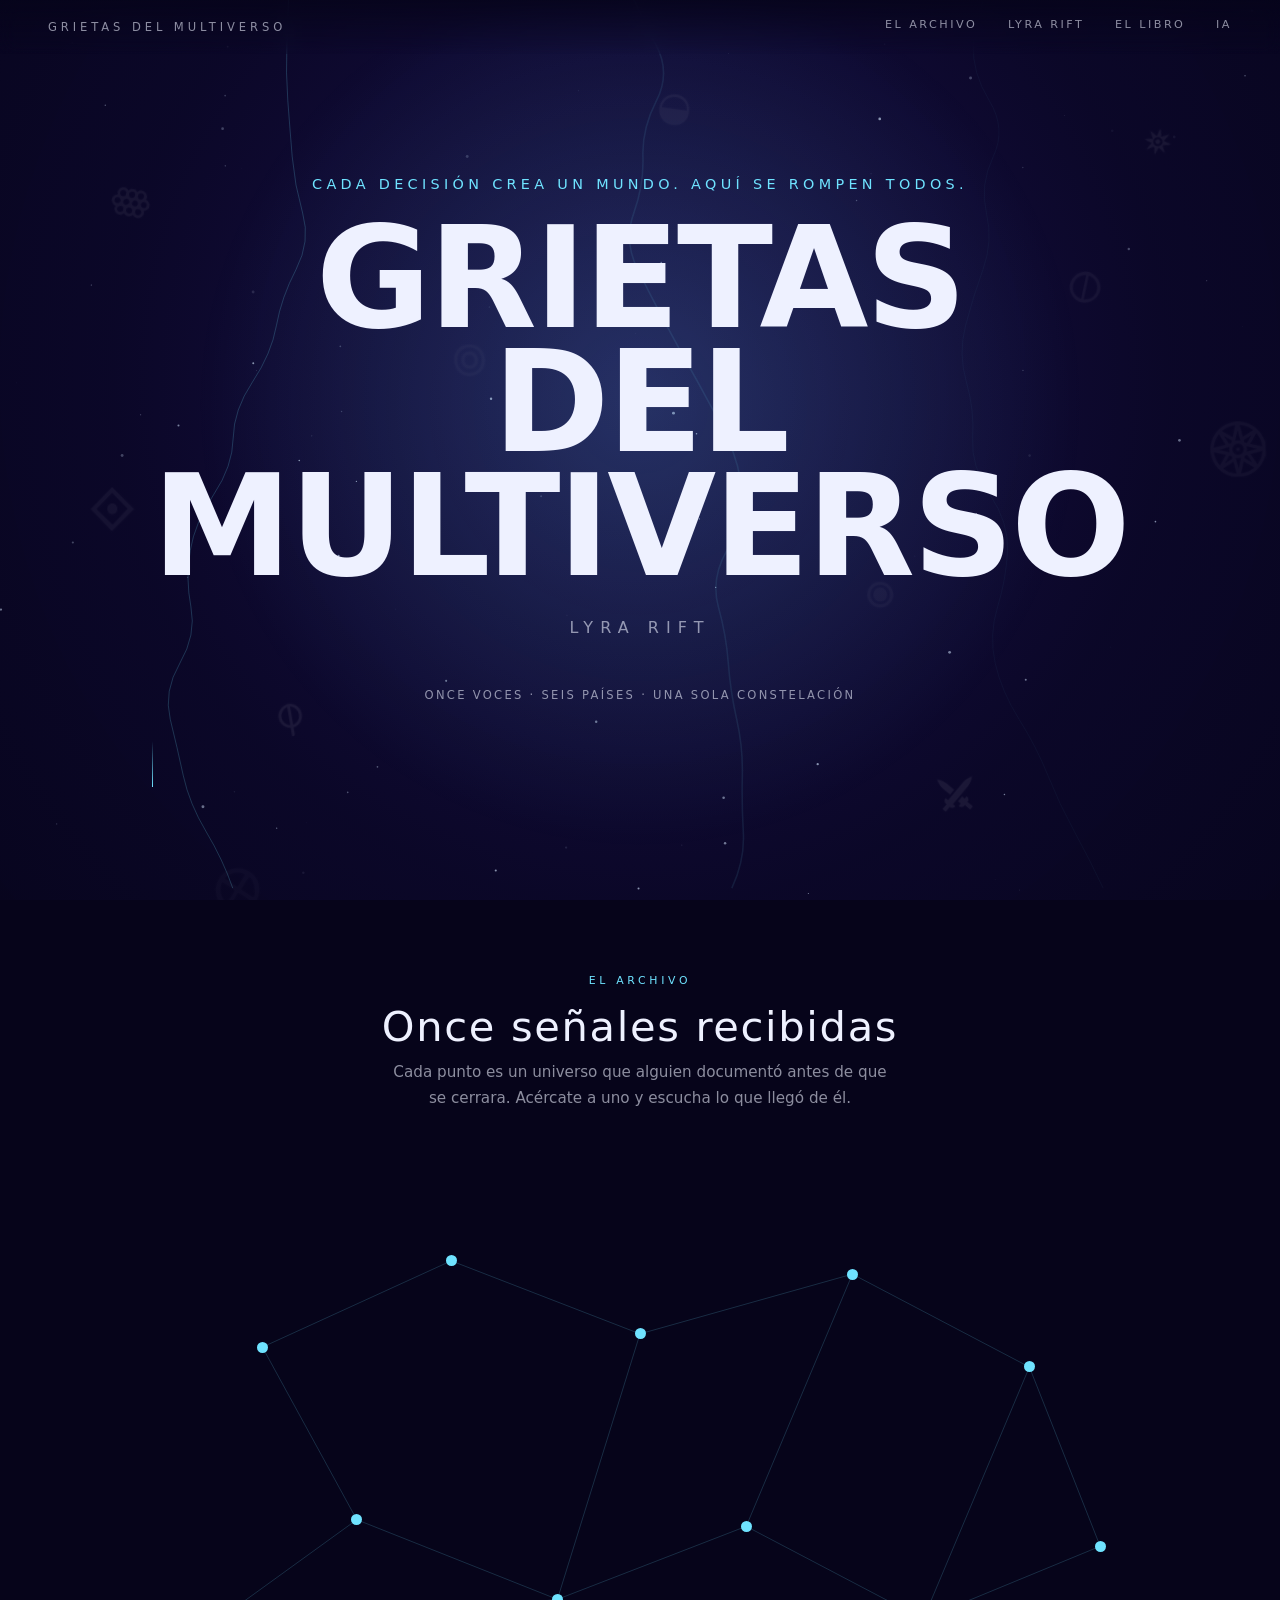
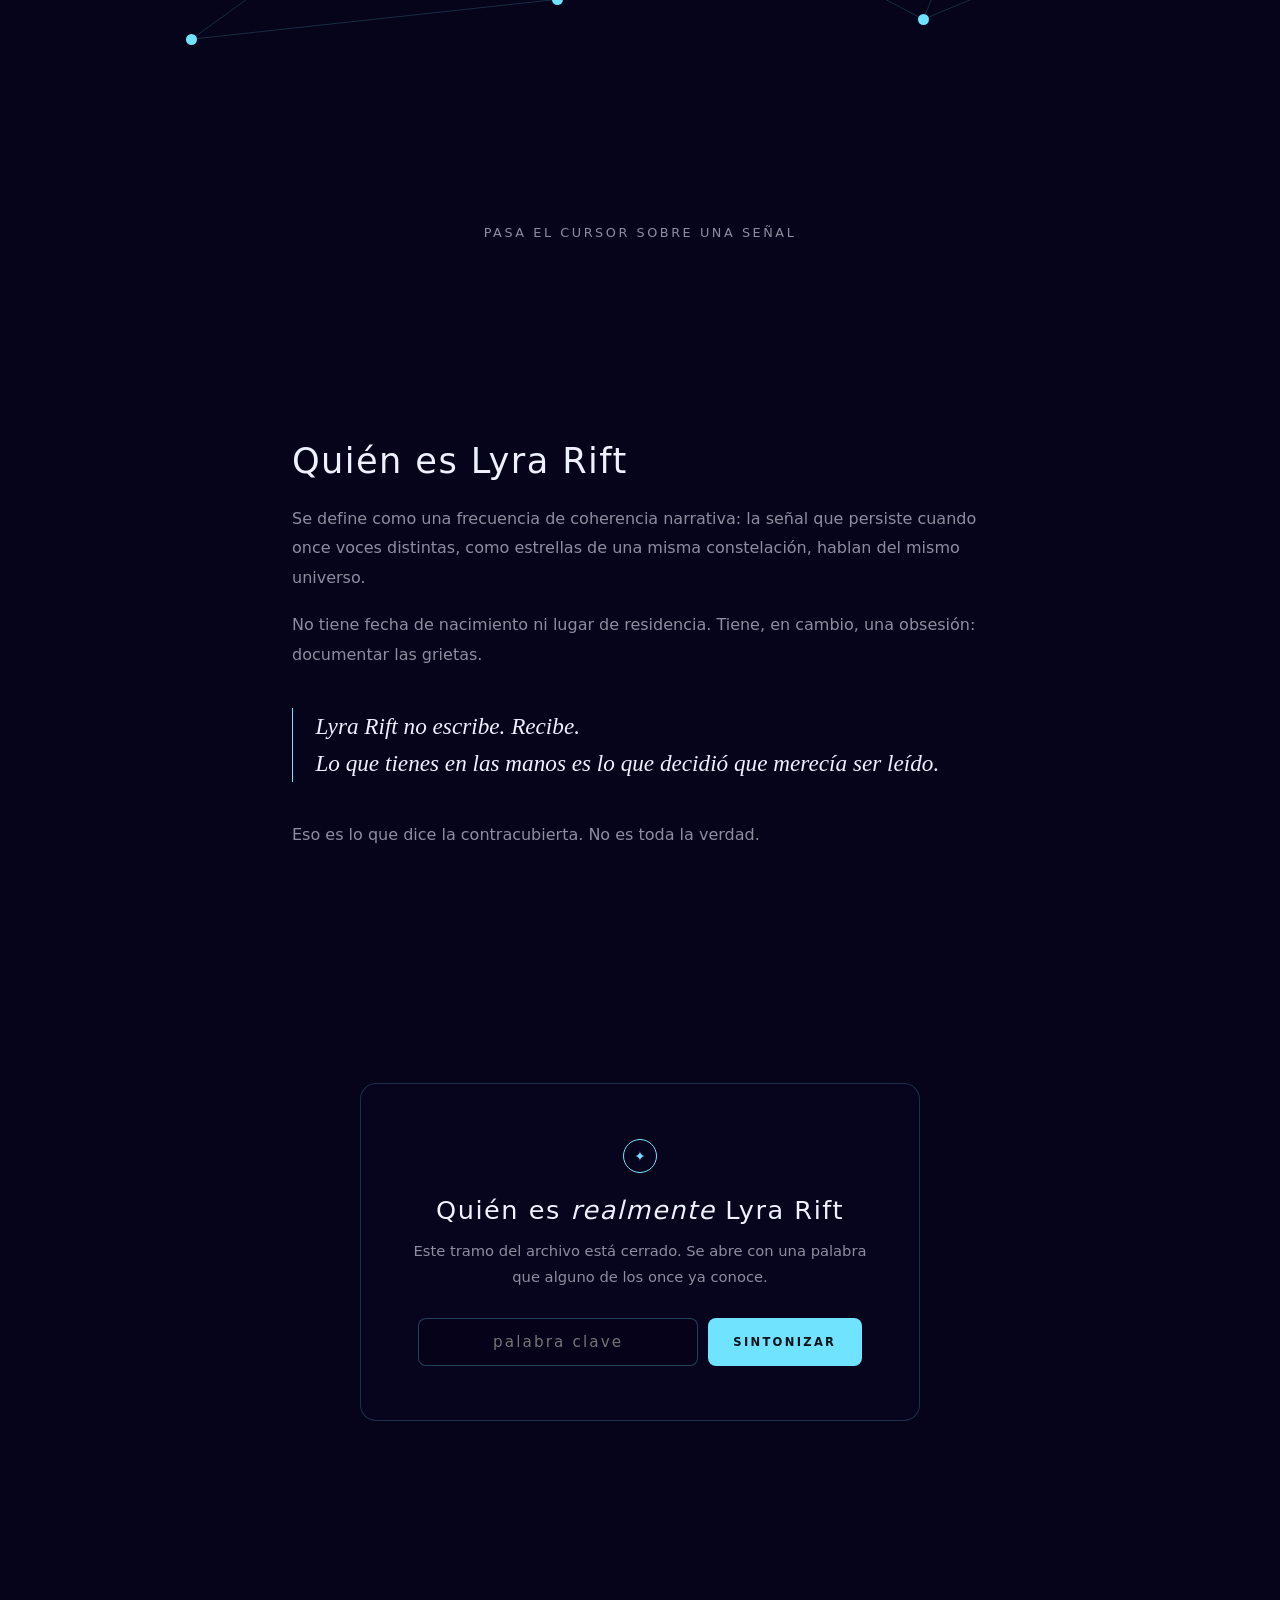
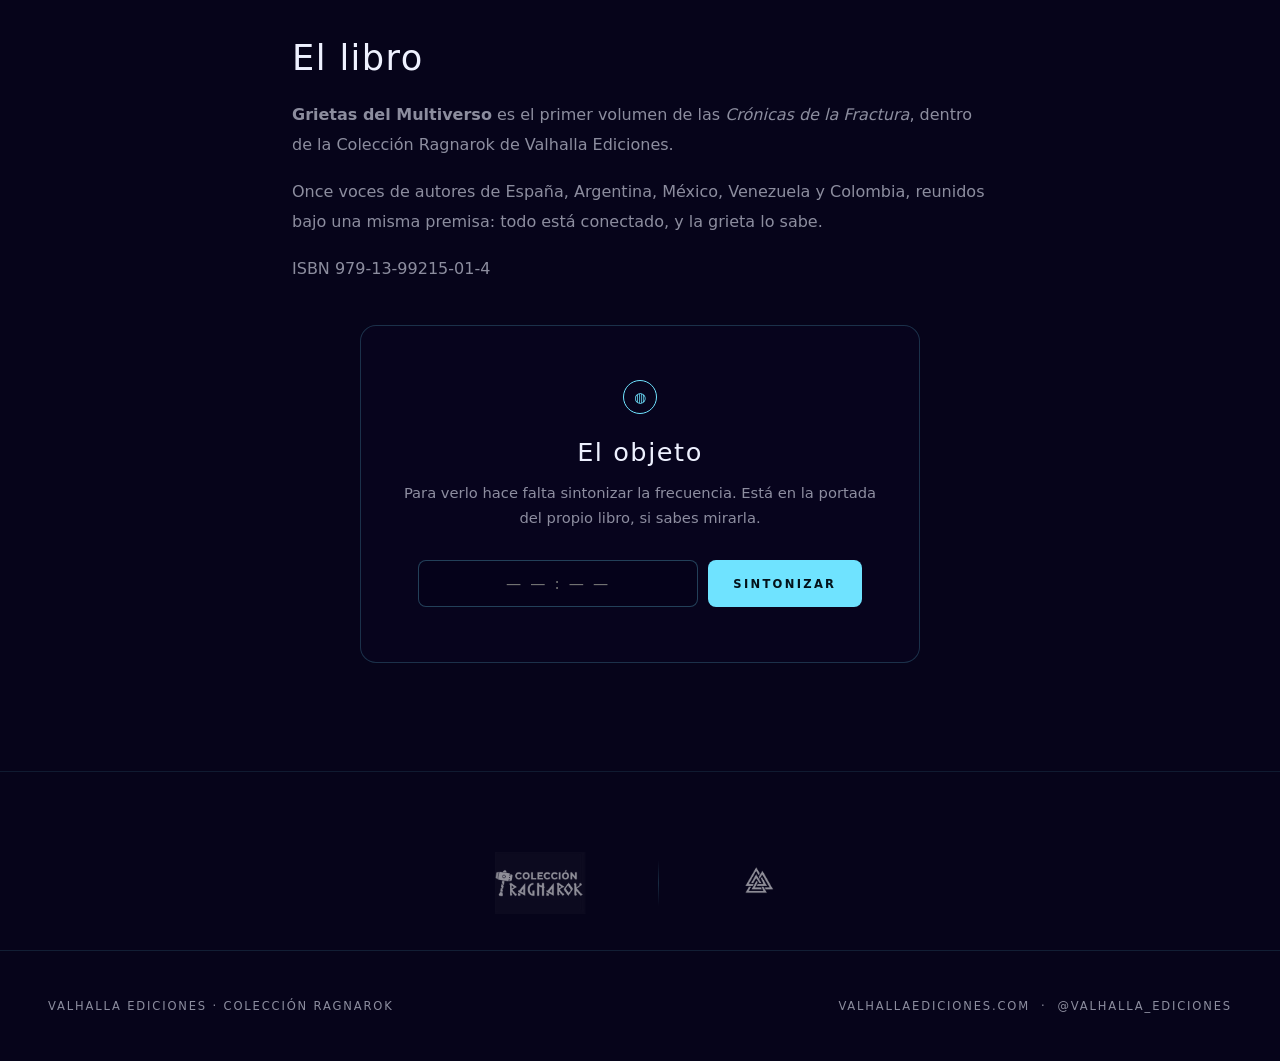
==== index.html @ 713180c3 "Web de Grietas del Multiverso" ====
<!doctype html>
<html lang="es">
<head>
<meta charset="utf-8">
<meta name="viewport" content="width=device-width, initial-scale=1, viewport-fit=cover">
<title>Grietas del Multiverso — Lyra Rift</title>
<meta name="description" content="Once voces, once universos. Una antología de Lyra Rift. Colección Ragnarok, Valhalla Ediciones.">
<meta property="og:title" content="Grietas del Multiverso">
<meta property="og:description" content="Cada decisión crea un mundo. Aquí se rompen todos.">
<meta property="og:type" content="book">
<link rel="stylesheet" href="assets/estilos.css">
</head>
<body>

<canvas id="cielo" aria-hidden="true"></canvas>
<div id="velo" aria-hidden="true"></div>

<header class="barra">
  <a class="marca" href="index.html">Grietas del Multiverso</a>
  <nav class="menu">
    <a href="#archivo">El archivo</a>
    <a href="#lyra">Lyra Rift</a>
    <a href="#libro">El libro</a>
    <a href="ia/">IA</a>
  </nav>
</header>

<main class="capa">

  <!-- ── Portada ─────────────────────────────────────────── -->
  <section class="portada">
    <div>
      <p class="lema">Cada decisión crea un mundo. Aquí se rompen todos.</p>
      <h1><span>Grietas</span><span>del</span><span>Multiverso</span></h1>
      <p class="firma">Lyra Rift</p>
      <p class="pie">Once voces · Seis países · Una sola constelación</p>
      <div class="flecha" aria-hidden="true"></div>
    </div>
  </section>

  <!-- ── Constelación ────────────────────────────────────── -->
  <section class="archivo" id="archivo">
    <div class="rotulo">
      <p class="numero">El archivo</p>
      <h2>Once señales recibidas</h2>
      <p>Cada punto es un universo que alguien documentó antes de que se cerrara.
         Acércate a uno y escucha lo que llegó de él.</p>
    </div>

    <div class="constelacion">
      <svg aria-hidden="true"></svg>

      <div class="senal" role="status" aria-live="polite">
        <p class="meta"></p>
        <p class="autor"></p>
        <p class="relato"></p>
        <p class="cita"></p>
      </div>
    </div>

    <p class="reposo">Pasa el cursor sobre una señal</p>
  </section>

  <!-- ── Lyra Rift: parte pública ────────────────────────── -->
  <section class="seccion" id="lyra">
    <h2>Quién es Lyra Rift</h2>
    <p>Se define como una frecuencia de coherencia narrativa: la señal que persiste
       cuando once voces distintas, como estrellas de una misma constelación, hablan
       del mismo universo.</p>
    <p>No tiene fecha de nacimiento ni lugar de residencia. Tiene, en cambio,
       una obsesión: documentar las grietas.</p>
    <p class="destacado">Lyra Rift no escribe. Recibe.<br>
       Lo que tienes en las manos es lo que decidió que merecía ser leído.</p>
    <p>Eso es lo que dice la contracubierta. No es toda la verdad.</p>
  </section>

  <!-- ── Lyra Rift: parte cerrada ────────────────────────── -->
  <section class="seccion" id="verdad">

    <div class="cierre" id="cierre">
      <div class="candado" aria-hidden="true">✦</div>
      <h3>Quién es <em>realmente</em> Lyra Rift</h3>
      <p>Este tramo del archivo está cerrado. Se abre con una palabra que
         alguno de los once ya conoce.</p>
      <div class="llave">
        <input id="clave" type="password" autocomplete="off" spellcheck="false"
               placeholder="palabra clave" aria-label="Palabra clave del archivo">
        <button id="abrir" type="button">Sintonizar</button>
      </div>
      <p class="error" id="error-clave" hidden></p>
    </div>

    <div id="revelado" hidden>
      <h2>Quién es realmente Lyra Rift</h2>

      <p><!-- ▼▼ TEXTO PROVISIONAL: escrito por Claude, sustitúyelo ▼▼ -->
         Lyra Rift no es una persona. Tampoco es del todo una invención.</p>
      <p>Cuando once autores escriben por separado sobre universos que se rompen,
         ocurre algo que ninguno planeó: empiezan a coincidir. Una imagen que
         aparece en dos relatos sin que sus autores se conocieran. Un gesto
         repetido. Un mismo silencio antes del final.</p>
      <p class="destacado">Lyra Rift es el nombre que le pusimos a esa coincidencia
         cuando dejó de parecer casualidad.</p>
      <p>No firmó los relatos. Los reconoció. Fue leyendo lo que llegaba y separando
         lo que pertenecía a la misma señal de lo que no. Por eso son once y no doce,
         aunque llegaran más.</p>
      <p>El archivo que tienes delante es su criterio. Y ahora que has entrado,
         puedes ver a quienes había detrás de cada señal.
         <!-- ▲▲ FIN DEL TEXTO PROVISIONAL ▲▲ --></p>

      <p class="destacado">Vuelve a la constelación. Pasa el cursor sobre cualquier
         punto y haz clic para fijar a quien lo escribió.</p>
      <p><a href="#archivo" style="color:var(--senal)">↑ Subir al archivo</a></p>
    </div>
  </section>

  <!-- ── El libro, tras la frecuencia ────────────────────── -->
  <section class="seccion" id="libro">
    <h2>El libro</h2>
    <p><strong>Grietas del Multiverso</strong> es el primer volumen de las
       <em>Crónicas de la Fractura</em>, dentro de la Colección Ragnarok de
       Valhalla Ediciones.</p>
    <p>Once voces de autores de España, Argentina, México, Venezuela y Colombia,
       reunidos bajo una misma premisa: todo está conectado, y la grieta lo sabe.</p>
    <p>ISBN 979-13-99215-01-4</p>

    <div class="cierre" id="puerta-libro" style="margin-top:2.6rem">
      <div class="candado" aria-hidden="true">◍</div>
      <h3>El objeto</h3>
      <p>Para verlo hace falta sintonizar la frecuencia.
         Está en la portada del propio libro, si sabes mirarla.</p>
      <div class="llave">
        <input id="codigo" type="text" inputmode="text" autocomplete="off" spellcheck="false"
               placeholder="— — : — —" aria-label="Código de frecuencia">
        <button id="sintonizar" type="button">Sintonizar</button>
      </div>
      <p class="error" id="error-codigo" hidden></p>
    </div>

    <div class="objeto" id="objeto" hidden style="margin-top:2.6rem">
      <img class="mockup" src="img/libro/mockup-3d.png"
           alt="Grietas del Multiverso, edición física con cantos tintados"
           width="1312" height="1199" loading="lazy">
    </div>
  </section>

</main>

<!-- Ficha de autor, aparece con el archivo abierto -->
<aside class="ficha" id="ficha" aria-live="polite">
  <button class="ficha-cerrar" type="button" aria-label="Cerrar ficha">×</button>
  <div class="ficha-foto"><span class="ficha-inicial"></span></div>
  <p class="ficha-autor"></p>
  <p class="ficha-meta"></p>
  <p class="ficha-bio"></p>
  <p class="ficha-redes"></p>
  <p class="ficha-pista">Haz clic para fijar la biografía</p>
</aside>


<section class="sellos" aria-label="Sellos editoriales">
  <img class="sello sello-ragnarok" src="img/logo/ragnarok.jpg"
       alt="Colección Ragnarok" loading="lazy">
  <span class="separador" aria-hidden="true"></span>
  <img class="sello sello-ragnarok sello-valhalla" src="img/logo/valhalla.png"
       alt="Valhalla Ediciones" loading="lazy">
</section>

<footer class="capa">
  <span>Valhalla Ediciones · Colección Ragnarok</span>
  <span>
    <a href="https://www.valhallaediciones.com" target="_blank" rel="noopener">valhallaediciones.com</a>
    &nbsp;·&nbsp;
    <a href="https://instagram.com/valhalla_ediciones" target="_blank" rel="noopener">@valhalla_ediciones</a>
  </span>
</footer>

<script src="assets/datos.js"></script>
<script src="assets/multiverso.js"></script>
<script src="assets/iconos.js"></script>
<script src="assets/revelacion.js"></script>
<script src="assets/libro.js"></script>
</body>
</html>
---- assets/estilos.css ----
/* ============================================================
   GRIETAS DEL MULTIVERSO — hoja de estilo única
   Paleta tomada de la cubierta: índigo profundo, cian de señal.
   ============================================================ */

:root {
  --noche:      #06041a;
  --indigo:     #130c3a;
  --indigo-alt: #1d1352;
  --senal:      #6fe3ff;
  --senal-tenue:#2b7f99;
  --hueso:      #eef1ff;
  --humo:       rgba(238, 241, 255, 0.58);
  --linea:      rgba(111, 227, 255, 0.18);

  /* el JS reescribe estas dos al activar un universo */
  --universo:      #6fe3ff;
  --universo-hondo:#130c3a;

  --serif: "Iowan Old Style", "Palatino Linotype", Palatino, Georgia, serif;
  --sans: "Inter", "Segoe UI", system-ui, -apple-system, sans-serif;
}

* { box-sizing: border-box; }

/* el atributo hidden debe ganar a cualquier display de clase */
[hidden] { display: none !important; }

/* ninguna imagen se deforma al limitar su ancho */
img { max-width: 100%; height: auto; }

html, body {
  margin: 0;
  padding: 0;
  background: var(--noche);
  color: var(--hueso);
  font-family: var(--sans);
  overflow-x: hidden;
}

body { min-height: 100vh; }

a { color: inherit; text-decoration: none; }

/* ── Lienzo de fondo ───────────────────────────────────────── */
#cielo {
  position: fixed;
  inset: 0;
  z-index: 0;
  display: block;
}

#velo {
  position: fixed;
  inset: 0;
  z-index: 1;
  pointer-events: none;
  background: radial-gradient(
    circle at var(--mx, 50%) var(--my, 45%),
    color-mix(in srgb, var(--universo) 16%, transparent) 0%,
    transparent 55%
  );
  transition: background 700ms ease;
}

/* ── Estructura ────────────────────────────────────────────── */
.capa { position: relative; z-index: 2; }

header.barra {
  position: fixed;
  top: 0; left: 0; right: 0;
  z-index: 20;
  display: flex;
  align-items: center;
  justify-content: space-between;
  gap: 1.5rem;
  padding: 1.15rem clamp(1rem, 4vw, 3rem);
  backdrop-filter: blur(9px);
  background: linear-gradient(to bottom, rgba(6, 4, 26, 0.82), transparent);
}

.marca {
  font-size: 0.72rem;
  letter-spacing: 0.34em;
  text-transform: uppercase;
  color: var(--humo);
  white-space: nowrap;
}

nav.menu {
  display: flex;
  gap: clamp(0.9rem, 2.4vw, 2.2rem);
  font-size: 0.7rem;
  letter-spacing: 0.22em;
  text-transform: uppercase;
}

nav.menu a {
  color: var(--humo);
  padding-bottom: 3px;
  border-bottom: 1px solid transparent;
  transition: color 240ms, border-color 240ms;
}

nav.menu a:hover,
nav.menu a[aria-current="page"] {
  color: var(--senal);
  border-bottom-color: var(--senal);
}

/* ── Portada ───────────────────────────────────────────────── */
.portada {
  min-height: 100svh;
  display: grid;
  place-items: center;
  text-align: center;
  padding: 7rem 1.5rem 4rem;
}

.portada .lema {
  font-size: clamp(0.72rem, 1.5vw, 0.9rem);
  letter-spacing: 0.3em;
  text-transform: uppercase;
  color: var(--senal);
  margin-bottom: 1.6rem;
  opacity: 0;
  animation: emerger 1.2s 200ms forwards;
}

.portada h1 {
  margin: 0;
  font-family: var(--sans);
  font-weight: 800;
  font-size: clamp(2.6rem, 11vw, 9rem);
  line-height: 0.88;
  letter-spacing: -0.02em;
  text-transform: uppercase;
  opacity: 0;
  animation: emerger 1.4s 420ms forwards;
}

.portada h1 span { display: block; }

.portada .firma {
  margin-top: 1.8rem;
  font-size: clamp(0.75rem, 1.7vw, 1rem);
  letter-spacing: 0.44em;
  text-transform: uppercase;
  color: var(--humo);
  opacity: 0;
  animation: emerger 1.4s 760ms forwards;
}

.portada .pie {
  margin-top: 3.2rem;
  font-size: 0.72rem;
  letter-spacing: 0.2em;
  color: var(--humo);
  text-transform: uppercase;
  opacity: 0;
  animation: emerger 1.4s 1000ms forwards;
}

.flecha {
  margin-top: 2.4rem;
  width: 1px;
  height: 46px;
  background: linear-gradient(to bottom, transparent, var(--senal));
  animation: respirar 2.6s ease-in-out infinite;
}

@keyframes emerger {
  from { opacity: 0; transform: translateY(14px); }
  to   { opacity: 1; transform: none; }
}

@keyframes respirar {
  0%, 100% { opacity: 0.25; }
  50%      { opacity: 1; }
}

/* ── Constelación ──────────────────────────────────────────── */
.archivo {
  min-height: 100svh;
  padding: clamp(3rem, 8vh, 6rem) clamp(1rem, 4vw, 3rem) 5rem;
}

.rotulo {
  text-align: center;
  margin-bottom: clamp(1.5rem, 4vh, 3rem);
}

.rotulo .numero {
  font-size: 0.68rem;
  letter-spacing: 0.34em;
  text-transform: uppercase;
  color: var(--senal);
}

.rotulo h2 {
  margin: 0.7rem 0 0.6rem;
  font-size: clamp(1.5rem, 4vw, 2.6rem);
  font-weight: 300;
  letter-spacing: 0.04em;
}

.rotulo p {
  margin: 0 auto;
  max-width: 52ch;
  color: var(--humo);
  font-size: 0.95rem;
  line-height: 1.7;
}

.constelacion {
  position: relative;
  width: 100%;
  max-width: 1180px;
  margin: 0 auto;
  aspect-ratio: 16 / 9;
  min-height: 420px;
}

.constelacion svg {
  position: absolute;
  inset: 0;
  width: 100%;
  height: 100%;
  overflow: visible;
}

.enlace {
  stroke: var(--linea);
  stroke-width: 1;
  transition: stroke 400ms, stroke-width 400ms;
}

.enlace.vivo {
  stroke: var(--universo);
  stroke-width: 1.6;
}

.nodo {
  position: absolute;
  transform: translate(-50%, -50%);
  width: 60px;
  height: 60px;
  display: grid;
  place-items: center;
  background: none;
  border: 0;
  padding: 0;
  cursor: pointer;
  color: inherit;
}

.nodo .punto {
  width: 11px;
  height: 11px;
  border-radius: 50%;
  background: var(--senal);
  box-shadow: 0 0 0 0 color-mix(in srgb, var(--senal) 50%, transparent);
  transition: transform 320ms cubic-bezier(.2,.8,.2,1),
              background 320ms, box-shadow 420ms;
}

.nodo .halo {
  position: absolute;
  width: 46px;
  height: 46px;
  border: 1px solid var(--linea);
  border-radius: 50%;
  transform: scale(0.6);
  opacity: 0;
  transition: transform 460ms cubic-bezier(.2,.8,.2,1), opacity 460ms, border-color 460ms;
}

.nodo .cifra {
  position: absolute;
  top: -4px;
  font-size: 0.56rem;
  letter-spacing: 0.16em;
  color: var(--humo);
  opacity: 0;
  transition: opacity 360ms;
}

.nodo:hover .punto,
.nodo.activo .punto,
.nodo:focus-visible .punto {
  transform: scale(1.7);
  background: #fff;
  box-shadow: 0 0 22px 5px color-mix(in srgb, var(--universo) 65%, transparent);
}

.nodo:hover .halo,
.nodo.activo .halo,
.nodo:focus-visible .halo {
  transform: scale(1);
  opacity: 1;
  border-color: var(--universo);
}

.nodo:hover .cifra,
.nodo.activo .cifra,
.nodo:focus-visible .cifra { opacity: 1; }

/* ── Panel de señal ────────────────────────────────────────── */
.senal {
  position: absolute;
  left: 50%;
  bottom: -2.2rem;
  transform: translateX(-50%);
  width: min(620px, 92%);
  text-align: center;
  pointer-events: none;
  opacity: 0;
  transition: opacity 420ms;
}

.senal.visible { opacity: 1; }

.senal .meta {
  font-size: 0.64rem;
  letter-spacing: 0.3em;
  text-transform: uppercase;
  color: var(--universo);
  margin-bottom: 0.7rem;
}

.senal .autor {
  font-size: clamp(1.1rem, 2.6vw, 1.7rem);
  font-weight: 600;
  letter-spacing: 0.02em;
  margin-bottom: 0.35rem;
}

.senal .relato {
  font-family: var(--serif);
  font-style: italic;
  font-size: 1rem;
  color: var(--humo);
  margin-bottom: 0.9rem;
}

.senal .cita {
  font-family: var(--serif);
  font-size: clamp(0.95rem, 2vw, 1.15rem);
  line-height: 1.65;
  color: var(--hueso);
  max-width: 46ch;
  margin: 0 auto;
}

.reposo {
  text-align: center;
  color: var(--humo);
  font-size: 0.8rem;
  letter-spacing: 0.2em;
  text-transform: uppercase;
  transition: opacity 420ms;
}

.reposo.oculto { opacity: 0; }

/* ── Bloques de texto ──────────────────────────────────────── */
.seccion {
  max-width: 760px;
  margin: 0 auto;
  padding: clamp(4rem, 12vh, 8rem) clamp(1.2rem, 4vw, 2rem);
}

.seccion h2 {
  font-size: clamp(1.4rem, 3.4vw, 2.2rem);
  font-weight: 300;
  letter-spacing: 0.04em;
  margin: 0 0 1.4rem;
}

.seccion p {
  color: var(--humo);
  line-height: 1.85;
  font-size: 1rem;
  margin: 0 0 1.1rem;
}

.seccion .destacado {
  font-family: var(--serif);
  font-size: clamp(1.1rem, 2.6vw, 1.45rem);
  font-style: italic;
  color: var(--hueso);
  line-height: 1.6;
  border-left: 1px solid var(--senal);
  padding-left: 1.4rem;
  margin: 2.4rem 0;
}

/* ── Pie ───────────────────────────────────────────────────── */
footer {
  border-top: 1px solid rgba(111, 227, 255, 0.12);
  padding: 3rem clamp(1.2rem, 4vw, 3rem);
  display: flex;
  flex-wrap: wrap;
  gap: 1.4rem;
  justify-content: space-between;
  align-items: center;
  font-size: 0.72rem;
  letter-spacing: 0.16em;
  text-transform: uppercase;
  color: var(--humo);
}

footer a:hover { color: var(--senal); }

/* ── Página del chatbot ────────────────────────────────────── */
.ia {
  min-height: 100svh;
  display: grid;
  grid-template-rows: auto 1fr;
  padding: 7rem clamp(1rem, 4vw, 3rem) clamp(2rem, 6vh, 4rem);
  gap: 2rem;
}

.ia .intro { text-align: center; max-width: 620px; margin: 0 auto; }

.ia .intro h1 {
  font-size: clamp(1.8rem, 5vw, 3rem);
  font-weight: 300;
  letter-spacing: 0.16em;
  text-transform: uppercase;
  margin: 0 0 1rem;
}

.ia .intro p {
  color: var(--humo);
  line-height: 1.8;
  font-size: 0.95rem;
  margin: 0 0 0.6rem;
}

.marco {
  width: min(880px, 100%);
  margin: 0 auto;
  height: clamp(460px, 62vh, 720px);
  border: 1px solid rgba(111, 227, 255, 0.22);
  border-radius: 14px;
  overflow: hidden;
  background: rgba(19, 12, 58, 0.55);
  box-shadow: 0 0 60px rgba(111, 227, 255, 0.08);
  position: relative;
}

.marco iframe {
  width: 100%;
  height: 100%;
  border: 0;
  display: block;
}

.aviso {
  text-align: center;
  font-size: 0.72rem;
  letter-spacing: 0.18em;
  text-transform: uppercase;
  color: var(--humo);
  margin-top: 1.2rem;
}

/* ── Adaptación a pantallas pequeñas ───────────────────────── */
@media (max-width: 760px) {
  header.barra { flex-direction: column; align-items: flex-start; gap: 0.7rem; }
  nav.menu { flex-wrap: wrap; gap: 0.9rem; }
  .constelacion { aspect-ratio: 3 / 4; min-height: 520px; }
  .senal { position: static; transform: none; margin: 2.5rem auto 0; opacity: 1; }
  .nodo { width: 48px; height: 48px; }
}

@media (prefers-reduced-motion: reduce) {
  *, *::before, *::after {
    animation-duration: 0.01ms !important;
    transition-duration: 0.01ms !important;
  }
}

/* ============================================================
   EL ARCHIVO CERRADO — puertas, ficha de autor y lupa
   ============================================================ */

.cierre {
  max-width: 560px;
  margin: 0 auto;
  text-align: center;
  border: 1px solid rgba(111, 227, 255, 0.2);
  border-radius: 16px;
  padding: clamp(2rem, 6vw, 3.4rem) clamp(1.2rem, 5vw, 2.6rem);
  background: rgba(10, 6, 34, 0.55);
  backdrop-filter: blur(6px);
}

.cierre .candado {
  width: 34px;
  height: 34px;
  margin: 0 auto 1.4rem;
  border: 1px solid var(--senal);
  border-radius: 50%;
  display: grid;
  place-items: center;
  color: var(--senal);
  font-size: 0.85rem;
  animation: respirar 3.4s ease-in-out infinite;
}

.cierre h3 {
  margin: 0 0 0.8rem;
  font-size: clamp(1.15rem, 3vw, 1.6rem);
  font-weight: 300;
  letter-spacing: 0.06em;
}

.cierre p {
  color: var(--humo);
  font-size: 0.92rem;
  line-height: 1.75;
  margin: 0 0 1.8rem;
}

.llave {
  display: flex;
  gap: 0.6rem;
  justify-content: center;
  flex-wrap: wrap;
}

.llave input {
  flex: 1 1 220px;
  max-width: 280px;
  background: rgba(6, 4, 26, 0.7);
  border: 1px solid rgba(111, 227, 255, 0.28);
  border-radius: 8px;
  padding: 0.85rem 1rem;
  color: var(--hueso);
  font-family: var(--sans);
  font-size: 0.95rem;
  letter-spacing: 0.14em;
  text-align: center;
}

.llave input:focus {
  outline: none;
  border-color: var(--senal);
  box-shadow: 0 0 0 3px rgba(111, 227, 255, 0.12);
}

.llave button {
  background: var(--senal);
  color: #04121a;
  border: 0;
  border-radius: 8px;
  padding: 0.85rem 1.6rem;
  font-family: var(--sans);
  font-size: 0.72rem;
  font-weight: 600;
  letter-spacing: 0.2em;
  text-transform: uppercase;
  cursor: pointer;
  transition: transform 200ms, filter 200ms;
}

.llave button:hover { transform: translateY(-1px); filter: brightness(1.12); }

.error {
  margin: 1rem 0 0;
  font-size: 0.78rem;
  letter-spacing: 0.14em;
  text-transform: uppercase;
  color: #ff8aa6;
}

/* ── Ficha de autor (solo con el archivo abierto) ─────────── */
.constelacion.revelado .nodo::after {
  content: "";
  position: absolute;
  width: 64px;
  height: 64px;
  border-radius: 50%;
  background: radial-gradient(circle, color-mix(in srgb, var(--universo) 40%, transparent), transparent 70%);
  filter: blur(9px);
  opacity: 0;
  transition: opacity 420ms;
  pointer-events: none;
}

.constelacion.revelado .nodo:hover::after,
.constelacion.revelado .nodo.activo::after { opacity: 1; }

.ficha {
  position: fixed;
  right: clamp(1rem, 3vw, 2.4rem);
  bottom: clamp(1rem, 3vw, 2.4rem);
  z-index: 30;
  width: min(380px, calc(100vw - 2rem));
  border: 1px solid rgba(111, 227, 255, 0.24);
  border-radius: 14px;
  background: rgba(10, 6, 34, 0.9);
  backdrop-filter: blur(12px);
  padding: 1.3rem;
  opacity: 0;
  transform: translateY(14px);
  pointer-events: none;
  transition: opacity 380ms, transform 380ms, border-color 380ms;
}

.ficha.visible { opacity: 1; transform: none; }
.ficha.fijada {
  pointer-events: auto;
  border-color: var(--universo);
  box-shadow: 0 0 40px color-mix(in srgb, var(--universo) 22%, transparent);
}

.ficha-foto {
  width: clamp(104px, 11vw, 132px);
  height: clamp(104px, 11vw, 132px);
  border-radius: 50%;
  background: linear-gradient(140deg, var(--indigo-alt), var(--noche));
  background-size: cover;
  background-position: center;
  border: 1px solid rgba(111, 227, 255, 0.3);
  display: grid;
  place-items: center;
  margin: 0 auto 1rem;
  filter: blur(6px) saturate(0.65);
  transition: filter 500ms;
}

.ficha.fijada .ficha-foto { filter: none; }

.ficha-inicial {
  font-size: 1.6rem;
  letter-spacing: 0.1em;
  color: var(--humo);
}

.ficha.fijada .ficha-inicial { opacity: 0; }

.ficha-autor { margin: 0 0 0.25rem; font-size: 1.02rem; font-weight: 600; }

.ficha-meta {
  margin: 0 0 0.9rem;
  font-size: 0.7rem;
  letter-spacing: 0.16em;
  text-transform: uppercase;
  color: var(--universo);
}

.ficha-bio {
  margin: 0;
  font-size: 0.86rem;
  line-height: 1.7;
  color: var(--humo);
  max-height: 0;
  overflow: hidden;
  transition: max-height 520ms ease;
}

.ficha.fijada .ficha-bio { max-height: 340px; }

.ficha-pista {
  margin: 0.6rem 0 0;
  font-size: 0.64rem;
  letter-spacing: 0.16em;
  text-transform: uppercase;
  color: rgba(238, 241, 255, 0.4);
}

.ficha.fijada .ficha-pista { display: none; }

.ficha-cerrar {
  position: absolute;
  top: 0.7rem;
  right: 0.8rem;
  background: none;
  border: 0;
  color: var(--humo);
  font-size: 1.1rem;
  cursor: pointer;
  opacity: 0;
  transition: opacity 300ms;
}

.ficha.fijada .ficha-cerrar { opacity: 1; }

/* ── El objeto y su lupa ──────────────────────────────────── */
.objeto { text-align: center; }

.mockup {
  display: block;
  max-width: min(620px, 100%);
  height: auto;
  margin: 0 auto;
  border-radius: 6px;
  filter: drop-shadow(0 22px 50px rgba(0, 0, 0, 0.55));
  transition: transform 700ms cubic-bezier(.2,.8,.2,1),
              filter 700ms ease;
}

.mockup:hover {
  transform: translateY(-10px);
  filter: drop-shadow(0 34px 70px rgba(0, 0, 0, 0.6))
          drop-shadow(0 0 30px color-mix(in srgb, var(--senal) 28%, transparent));
}





@media (max-width: 760px) {
  .ficha { position: static; width: 100%; margin-top: 2rem; opacity: 1; transform: none; }
}

/* ============================================================
   SELLOS DE PIE — Colección Ragnarok y valknut de Valhalla
   ============================================================ */

.sellos {
  display: flex;
  align-items: center;
  justify-content: center;
  gap: clamp(2.2rem, 7vw, 4.5rem);
  padding: clamp(3rem, 9vh, 5rem) 1.5rem clamp(1.5rem, 4vh, 2.5rem);
  border-top: 1px solid rgba(111, 227, 255, 0.1);
  flex-wrap: wrap;
}

.sello {
  display: block;
  opacity: 0.55;
  transition: opacity 420ms, filter 420ms, transform 420ms;
}

.sello:hover { opacity: 1; transform: translateY(-3px); }

/* El logo llega en negro sobre blanco: lo invertimos y quitamos
   el fondo con 'screen', que hace transparente todo lo negro.
   Si un día lo guardas en PNG con transparencia, quita el filter. */
.sello-ragnarok {
  height: clamp(42px, 6vw, 62px);
  width: auto;
  filter: invert(1);
  mix-blend-mode: screen;
}

.sello-valknut {
  height: clamp(46px, 6.5vw, 68px);
  width: auto;
  color: var(--hueso);
}

.sello-valknut:hover { color: var(--senal); }

.sellos .separador {
  width: 1px;
  height: 46px;
  background: linear-gradient(to bottom, transparent, var(--linea), transparent);
}

@media (max-width: 520px) {
  .sellos .separador { display: none; }
}

/* el sello de Valhalla es más pequeño en origen: lo igualamos ópticamente */
.sello-valhalla { height: clamp(38px, 5vw, 54px); }

/* con el retrato grande, el texto de la ficha va centrado */
.ficha-autor, .ficha-meta, .ficha-bio, .ficha-pista { text-align: center; }
.ficha-bio { text-align: left; }

.ficha-redes {
  margin: 0.8rem 0 0;
  font-size: 0.72rem;
  letter-spacing: 0.1em;
  color: var(--universo);
  text-align: center;
  max-height: 0;
  overflow: hidden;
  transition: max-height 520ms ease;
}

.ficha.fijada .ficha-redes { max-height: 40px; }

/* ============================================================
   LOS ONCE SÍMBOLOS — elementos flotantes
   Vienen del PDF en negro: se invierten a blanco y se atenúan.
   ============================================================ */

.simbolos {
  position: fixed;
  inset: 0;
  z-index: 1;
  pointer-events: none;
  overflow: hidden;
}

.simbolo {
  position: absolute;
  width: clamp(40px, 5.5vw, 78px);
  height: auto;
  filter: invert(1);
  opacity: calc(0.085 * var(--fondo, 1));
  transform: translate(var(--dx, 0), var(--dy, 0))
             rotate(var(--giro, 0deg)) scale(var(--escala, 1));
  animation: derivar var(--ciclo, 32s) var(--demora, 0s) ease-in-out infinite;
  transition: opacity 700ms ease, filter 700ms ease;
  will-change: transform;
}

@keyframes derivar {
  0%, 100% { margin-top: 0; margin-left: 0; }
  25%      { margin-top: -26px; margin-left: 14px; }
  50%      { margin-top: -8px;  margin-left: -18px; }
  75%      { margin-top: 20px;  margin-left: 10px; }
}

/* el símbolo del universo activo sale a primer plano */
.simbolo.encendido {
  opacity: 0.52;
  filter: invert(1)
          drop-shadow(0 0 16px color-mix(in srgb, var(--universo) 75%, transparent));
}

/* el mismo símbolo, marcando su nodo en la constelación */
.nodo-simbolo {
  position: absolute;
  width: 26px;
  height: auto;
  filter: invert(1);
  opacity: 0;
  transform: scale(0.5);
  transition: opacity 420ms, transform 460ms cubic-bezier(.2,.8,.2,1);
  pointer-events: none;
}

.nodo:hover .nodo-simbolo,
.nodo.activo .nodo-simbolo,
.nodo:focus-visible .nodo-simbolo {
  opacity: 0.9;
  transform: scale(1) translateY(-30px);
}

@media (prefers-reduced-motion: reduce) {
  .simbolo { animation: none; }
}

/* ── Ficha de autor: retrato y texto más grandes ──────────── */
.ficha { width: min(440px, calc(100vw - 2rem)); padding: 1.6rem 1.5rem; }
.ficha-foto { width: clamp(140px, 15vw, 180px); height: clamp(140px, 15vw, 180px); }
.ficha-autor { font-size: clamp(1.15rem, 2.4vw, 1.4rem); }
.ficha-meta { font-size: 0.78rem; }
.ficha-bio { font-size: 0.95rem; line-height: 1.75; }
.ficha.fijada .ficha-bio { max-height: 460px; overflow-y: auto; }
.ficha-redes { font-size: 0.8rem; }
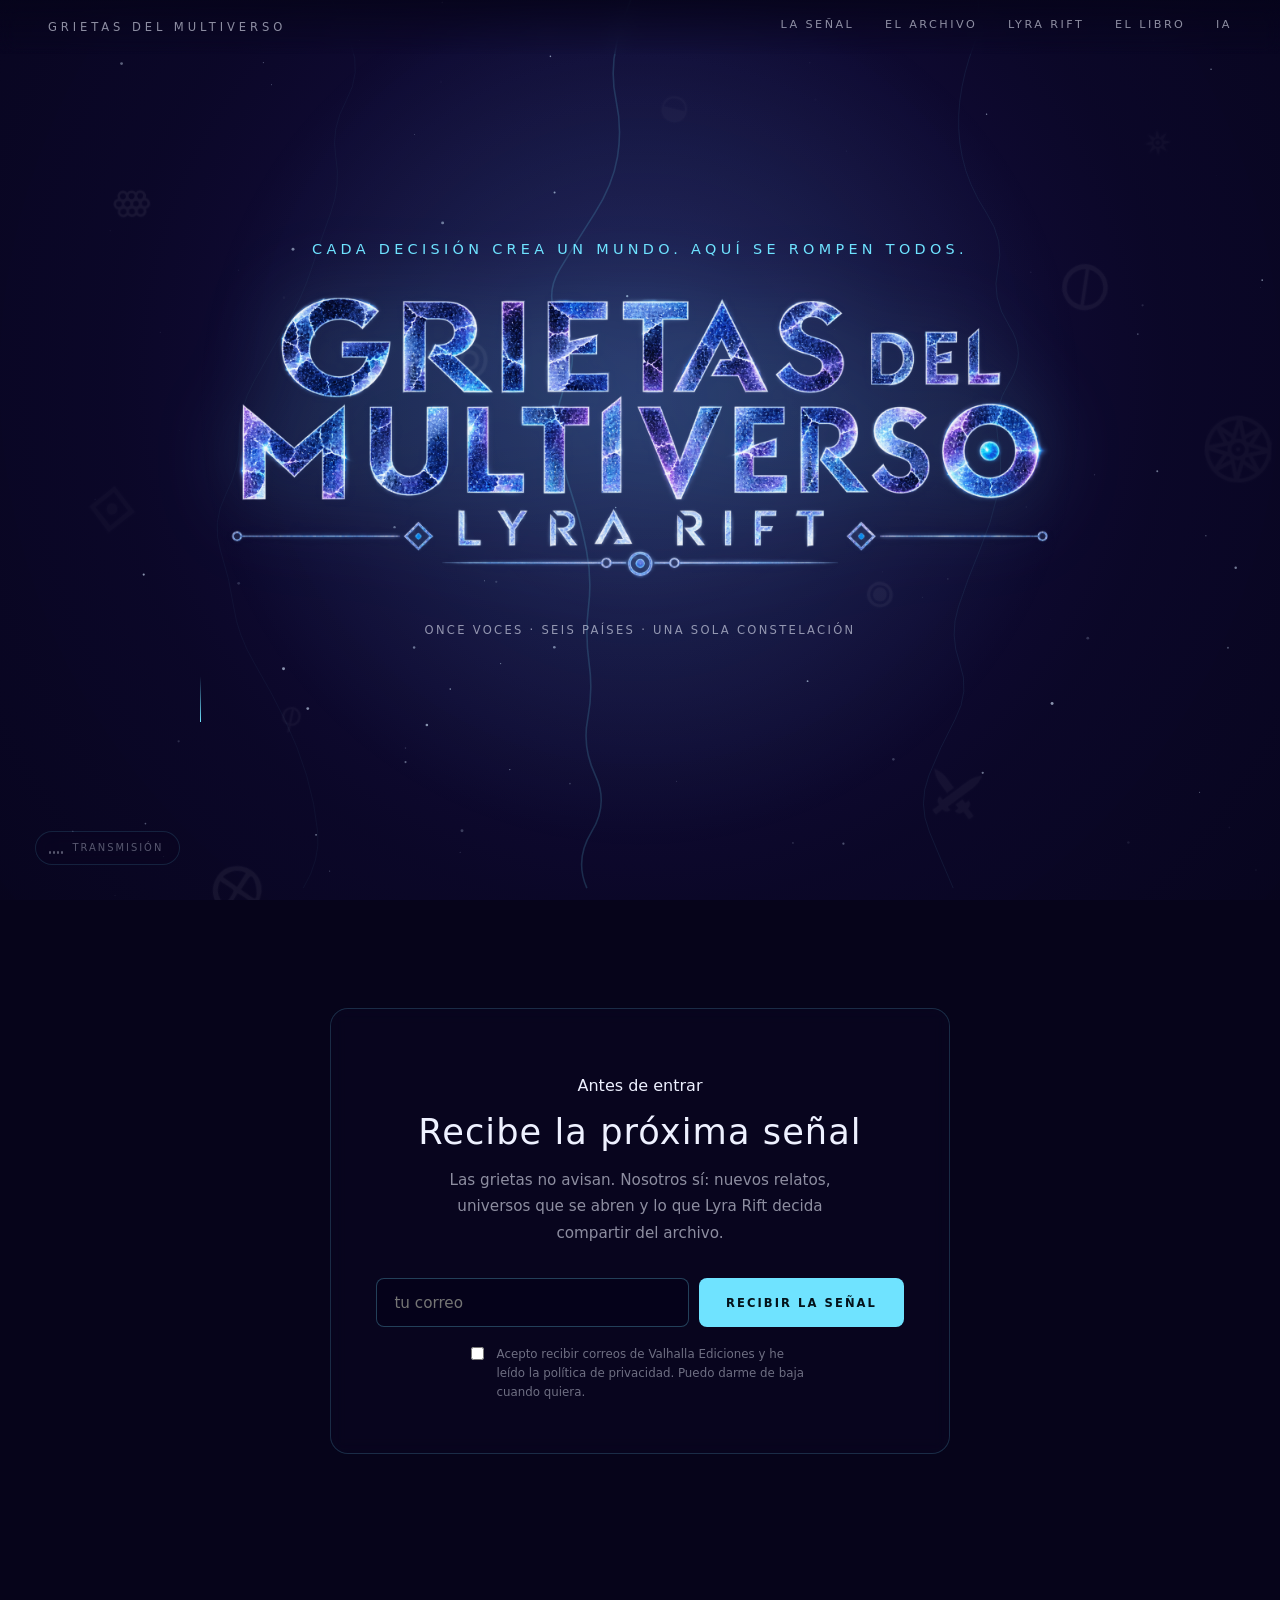
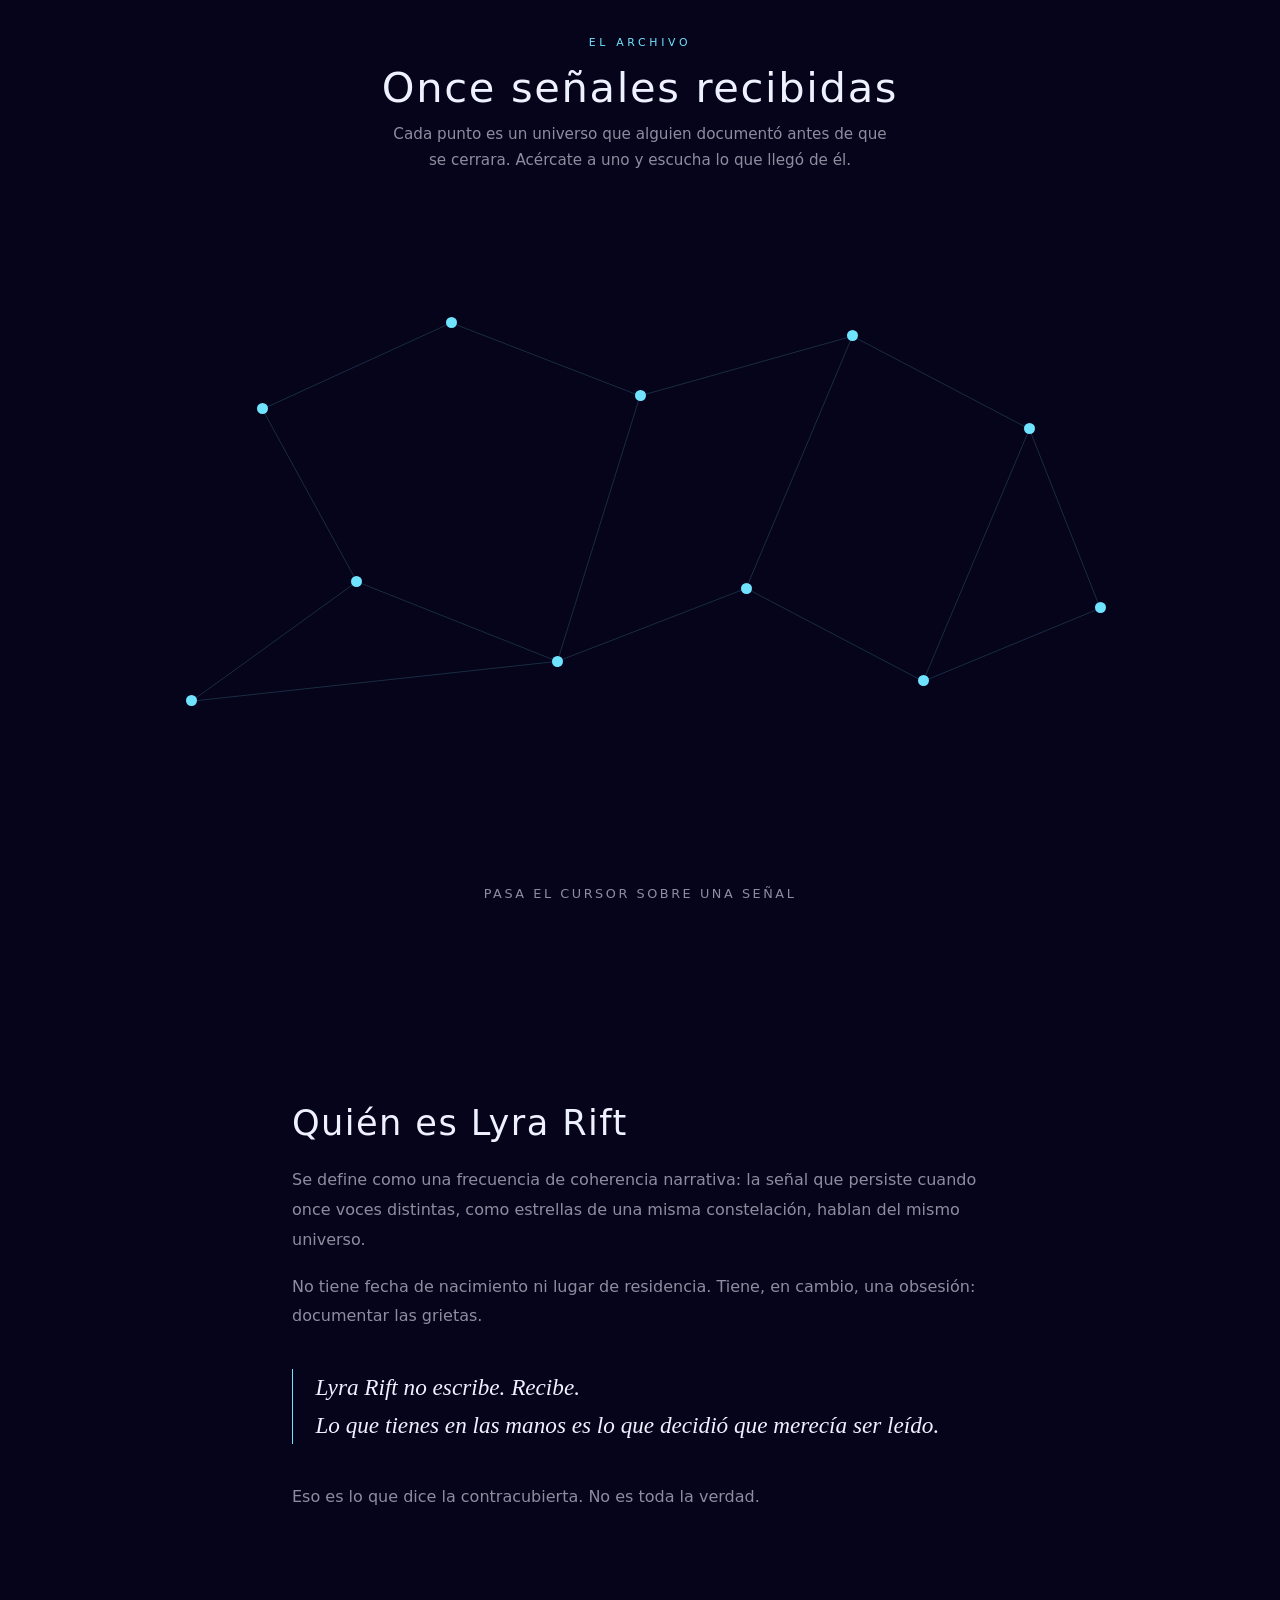
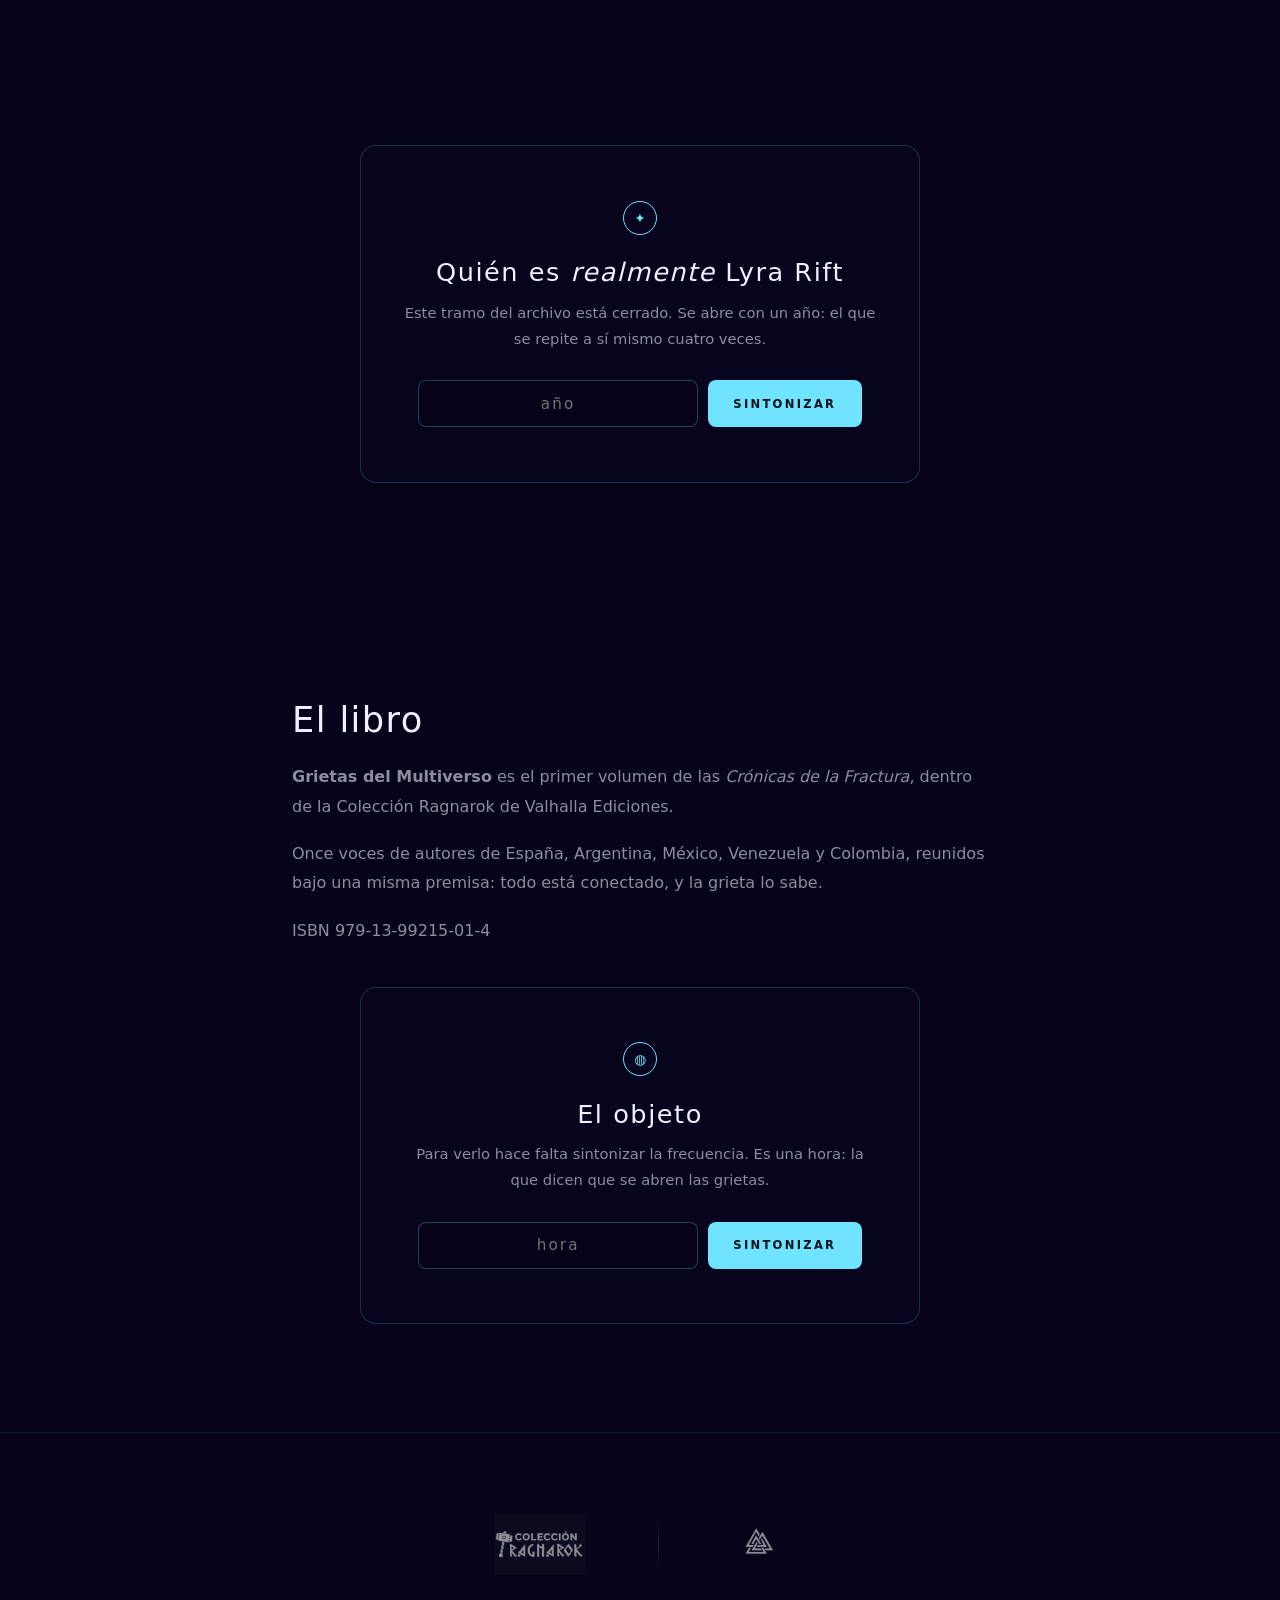
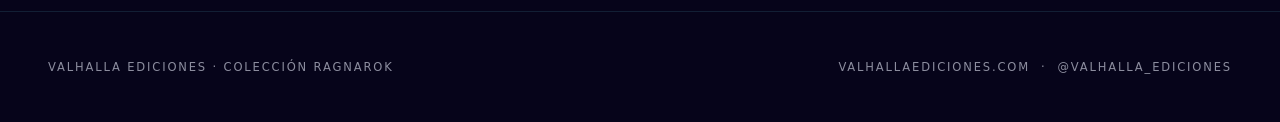
==== commit 61565022: "Logotipo en el hero, alta en la señal, sonido y claves numéricas - El hero usa el logotipo del títul" ====
--- a/index.html
+++ b/index.html
@@ -8,7 +8,7 @@
 <meta property="og:title" content="Grietas del Multiverso">
 <meta property="og:description" content="Cada decisión crea un mundo. Aquí se rompen todos.">
 <meta property="og:type" content="book">
-<link rel="stylesheet" href="assets/estilos.css">
+<link rel="stylesheet" href="assets/estilos.css?v=3">
 </head>
 <body>
 
@@ -18,6 +18,7 @@
 <header class="barra">
   <a class="marca" href="index.html">Grietas del Multiverso</a>
   <nav class="menu">
+    <a href="#senal">La señal</a>
     <a href="#archivo">El archivo</a>
     <a href="#lyra">Lyra Rift</a>
     <a href="#libro">El libro</a>
@@ -31,10 +32,38 @@
   <section class="portada">
     <div>
       <p class="lema">Cada decisión crea un mundo. Aquí se rompen todos.</p>
-      <h1><span>Grietas</span><span>del</span><span>Multiverso</span></h1>
-      <p class="firma">Lyra Rift</p>
+      <h1 class="titulo">
+        <img src="img/logo/titulo.png"
+             alt="Grietas del Multiverso — Lyra Rift"
+             width="2172" height="724" fetchpriority="high">
+      </h1>
       <p class="pie">Once voces · Seis países · Una sola constelación</p>
       <div class="flecha" aria-hidden="true"></div>
+    </div>
+  </section>
+
+
+  <!-- ── Alta en la señal ────────────────────────────────── -->
+  <section class="senal-alta" id="senal">
+    <div class="alta-caja">
+      <p class="numero">Antes de entrar</p>
+      <h2>Recibe la próxima señal</h2>
+      <p class="alta-texto">Las grietas no avisan. Nosotros sí: nuevos relatos,
+         universos que se abren y lo que Lyra Rift decida compartir del archivo.</p>
+
+      <form id="alta" novalidate>
+        <div class="alta-campos">
+          <input type="email" name="EMAIL" required autocomplete="email"
+                 placeholder="tu correo" aria-label="Tu correo electrónico">
+          <button type="submit">Recibir la señal</button>
+        </div>
+        <label class="alta-consent">
+          <input type="checkbox" required>
+          <span>Acepto recibir correos de Valhalla Ediciones y he leído la
+                política de privacidad. Puedo darme de baja cuando quiera.</span>
+        </label>
+        <p class="alta-aviso" hidden></p>
+      </form>
     </div>
   </section>
 
@@ -80,11 +109,11 @@
     <div class="cierre" id="cierre">
       <div class="candado" aria-hidden="true">✦</div>
       <h3>Quién es <em>realmente</em> Lyra Rift</h3>
-      <p>Este tramo del archivo está cerrado. Se abre con una palabra que
-         alguno de los once ya conoce.</p>
+      <p>Este tramo del archivo está cerrado. Se abre con un año:
+         el que se repite a sí mismo cuatro veces.</p>
       <div class="llave">
-        <input id="clave" type="password" autocomplete="off" spellcheck="false"
-               placeholder="palabra clave" aria-label="Palabra clave del archivo">
+        <input id="clave" type="text" inputmode="numeric" autocomplete="off" spellcheck="false"
+               placeholder="año" aria-label="Año que abre el archivo">
         <button id="abrir" type="button">Sintonizar</button>
       </div>
       <p class="error" id="error-clave" hidden></p>
@@ -128,10 +157,10 @@
       <div class="candado" aria-hidden="true">◍</div>
       <h3>El objeto</h3>
       <p>Para verlo hace falta sintonizar la frecuencia.
-         Está en la portada del propio libro, si sabes mirarla.</p>
+         Es una hora: la que dicen que se abren las grietas.</p>
       <div class="llave">
         <input id="codigo" type="text" inputmode="text" autocomplete="off" spellcheck="false"
-               placeholder="— — : — —" aria-label="Código de frecuencia">
+               placeholder="hora" aria-label="Hora que sintoniza la frecuencia">
         <button id="sintonizar" type="button">Sintonizar</button>
       </div>
       <p class="error" id="error-codigo" hidden></p>
@@ -175,10 +204,13 @@
   </span>
 </footer>
 
-<script src="assets/datos.js"></script>
-<script src="assets/multiverso.js"></script>
-<script src="assets/iconos.js"></script>
-<script src="assets/revelacion.js"></script>
-<script src="assets/libro.js"></script>
+<script src="assets/reiniciar.js?v=1"></script>
+<script src="assets/datos.js?v=3"></script>
+<script src="assets/multiverso.js?v=3"></script>
+<script src="assets/iconos.js?v=3"></script>
+<script src="assets/newsletter.js?v=3"></script>
+<script src="assets/revelacion.js?v=6"></script>
+<script src="assets/libro.js?v=6"></script>
+<script src="assets/sonido.js?v=5"></script>
 </body>
 </html>
--- a/assets/estilos.css
+++ b/assets/estilos.css
@@ -858,3 +858,203 @@
 .ficha-bio { font-size: 0.95rem; line-height: 1.75; }
 .ficha.fijada .ficha-bio { max-height: 460px; overflow-y: auto; }
 .ficha-redes { font-size: 0.8rem; }
+
+/* ============================================================
+   ALTA EN LA SEÑAL — captación de correo
+   ============================================================ */
+
+.senal-alta {
+  padding: clamp(4rem, 12vh, 7rem) clamp(1.2rem, 4vw, 3rem);
+  display: grid;
+  place-items: center;
+}
+
+.alta-caja {
+  width: min(620px, 100%);
+  text-align: center;
+  border: 1px solid rgba(111, 227, 255, 0.18);
+  border-radius: 18px;
+  padding: clamp(2rem, 6vw, 3.2rem) clamp(1.3rem, 5vw, 2.8rem);
+  background: rgba(10, 6, 34, 0.5);
+  backdrop-filter: blur(8px);
+}
+
+.alta-caja h2 {
+  margin: 0.7rem 0 0.9rem;
+  font-size: clamp(1.5rem, 4vw, 2.2rem);
+  font-weight: 300;
+  letter-spacing: 0.03em;
+}
+
+.alta-texto {
+  margin: 0 auto 2rem;
+  max-width: 44ch;
+  color: var(--humo);
+  font-size: 0.95rem;
+  line-height: 1.75;
+}
+
+.alta-campos {
+  display: flex;
+  gap: 0.6rem;
+  justify-content: center;
+  flex-wrap: wrap;
+  margin-bottom: 1.1rem;
+}
+
+.alta-campos input {
+  flex: 1 1 260px;
+  max-width: 330px;
+  background: rgba(6, 4, 26, 0.7);
+  border: 1px solid rgba(111, 227, 255, 0.28);
+  border-radius: 8px;
+  padding: 0.9rem 1.1rem;
+  color: var(--hueso);
+  font-family: var(--sans);
+  font-size: 0.95rem;
+}
+
+.alta-campos input:focus {
+  outline: none;
+  border-color: var(--senal);
+  box-shadow: 0 0 0 3px rgba(111, 227, 255, 0.12);
+}
+
+.alta-campos button {
+  background: var(--senal);
+  color: #04121a;
+  border: 0;
+  border-radius: 8px;
+  padding: 0.9rem 1.7rem;
+  font-family: var(--sans);
+  font-size: 0.72rem;
+  font-weight: 600;
+  letter-spacing: 0.18em;
+  text-transform: uppercase;
+  cursor: pointer;
+  transition: transform 200ms, filter 200ms;
+}
+
+.alta-campos button:hover:not(:disabled) { transform: translateY(-1px); filter: brightness(1.12); }
+.alta-campos button:disabled { opacity: 0.6; cursor: default; }
+
+.alta-consent {
+  display: flex;
+  gap: 0.6rem;
+  align-items: flex-start;
+  text-align: left;
+  max-width: 46ch;
+  margin: 0 auto;
+  font-size: 0.74rem;
+  line-height: 1.6;
+  color: rgba(238, 241, 255, 0.45);
+}
+
+.alta-consent input { margin-top: 0.15rem; accent-color: var(--senal); }
+
+.alta-aviso {
+  margin: 1.2rem 0 0;
+  font-size: 0.8rem;
+  letter-spacing: 0.08em;
+  color: var(--senal);
+}
+
+.alta-aviso.mal { color: #ff8aa6; }
+
+/* ============================================================
+   LA TRANSMISIÓN — interruptor del sonido ambiente
+   ============================================================ */
+
+.sonido {
+  position: fixed;
+  left: clamp(1rem, 3vw, 2.2rem);
+  bottom: clamp(1rem, 3vw, 2.2rem);
+  z-index: 40;
+  display: flex;
+  align-items: center;
+  gap: 0.6rem;
+  padding: 0.6rem 1rem 0.6rem 0.8rem;
+  border: 1px solid rgba(111, 227, 255, 0.22);
+  border-radius: 999px;
+  background: rgba(10, 6, 34, 0.72);
+  backdrop-filter: blur(9px);
+  color: var(--humo);
+  font-family: var(--sans);
+  font-size: 0.62rem;
+  letter-spacing: 0.2em;
+  text-transform: uppercase;
+  cursor: pointer;
+  transition: border-color 320ms, color 320ms, opacity 320ms;
+  opacity: 0.6;
+}
+
+.sonido:hover { opacity: 1; border-color: var(--senal); color: var(--hueso); }
+.sonido.activo { opacity: 1; color: var(--hueso); border-color: var(--universo); }
+
+.ondas {
+  display: flex;
+  align-items: flex-end;
+  gap: 2px;
+  height: 13px;
+}
+
+.ondas i {
+  width: 2px;
+  height: 3px;
+  background: currentColor;
+  border-radius: 1px;
+  transition: height 300ms;
+}
+
+.sonido.activo .ondas i { animation: latir 1.25s ease-in-out infinite; }
+.sonido.activo .ondas i:nth-child(1) { animation-delay: 0s;    }
+.sonido.activo .ondas i:nth-child(2) { animation-delay: 0.18s; }
+.sonido.activo .ondas i:nth-child(3) { animation-delay: 0.36s; }
+.sonido.activo .ondas i:nth-child(4) { animation-delay: 0.54s; }
+
+@keyframes latir {
+  0%, 100% { height: 3px; }
+  50%      { height: 13px; }
+}
+
+.sonido.esperando { animation: respirar 2.2s ease-in-out infinite; }
+
+@media (max-width: 560px) {
+  .sonido-texto { display: none; }
+  .sonido { padding: 0.65rem; }
+}
+
+@media (prefers-reduced-motion: reduce) {
+  .sonido.activo .ondas i, .sonido.esperando { animation: none; }
+}
+
+/* ── Hero con el logotipo del título ──────────────────────── */
+.portada h1.titulo {
+  margin: 0;
+  line-height: 0;
+  opacity: 0;
+  animation: emerger 1.6s 420ms forwards;
+}
+
+.portada h1.titulo img {
+  display: block;
+  width: min(880px, 92vw);
+  max-width: 92vw;
+  height: auto;
+  margin: 0 auto;
+  filter: drop-shadow(0 0 42px rgba(111, 227, 255, 0.22));
+  animation: palpitar 7s ease-in-out infinite;
+}
+
+@keyframes palpitar {
+  0%, 100% { filter: drop-shadow(0 0 34px rgba(111, 227, 255, 0.18)); }
+  50%      { filter: drop-shadow(0 0 58px rgba(111, 227, 255, 0.34)); }
+}
+
+/* el lema y el pie se reequilibran sin la firma de texto */
+.portada .lema { margin-bottom: 2.2rem; }
+.portada .pie { margin-top: 2.4rem; }
+
+@media (prefers-reduced-motion: reduce) {
+  .portada h1.titulo img { animation: none; }
+}
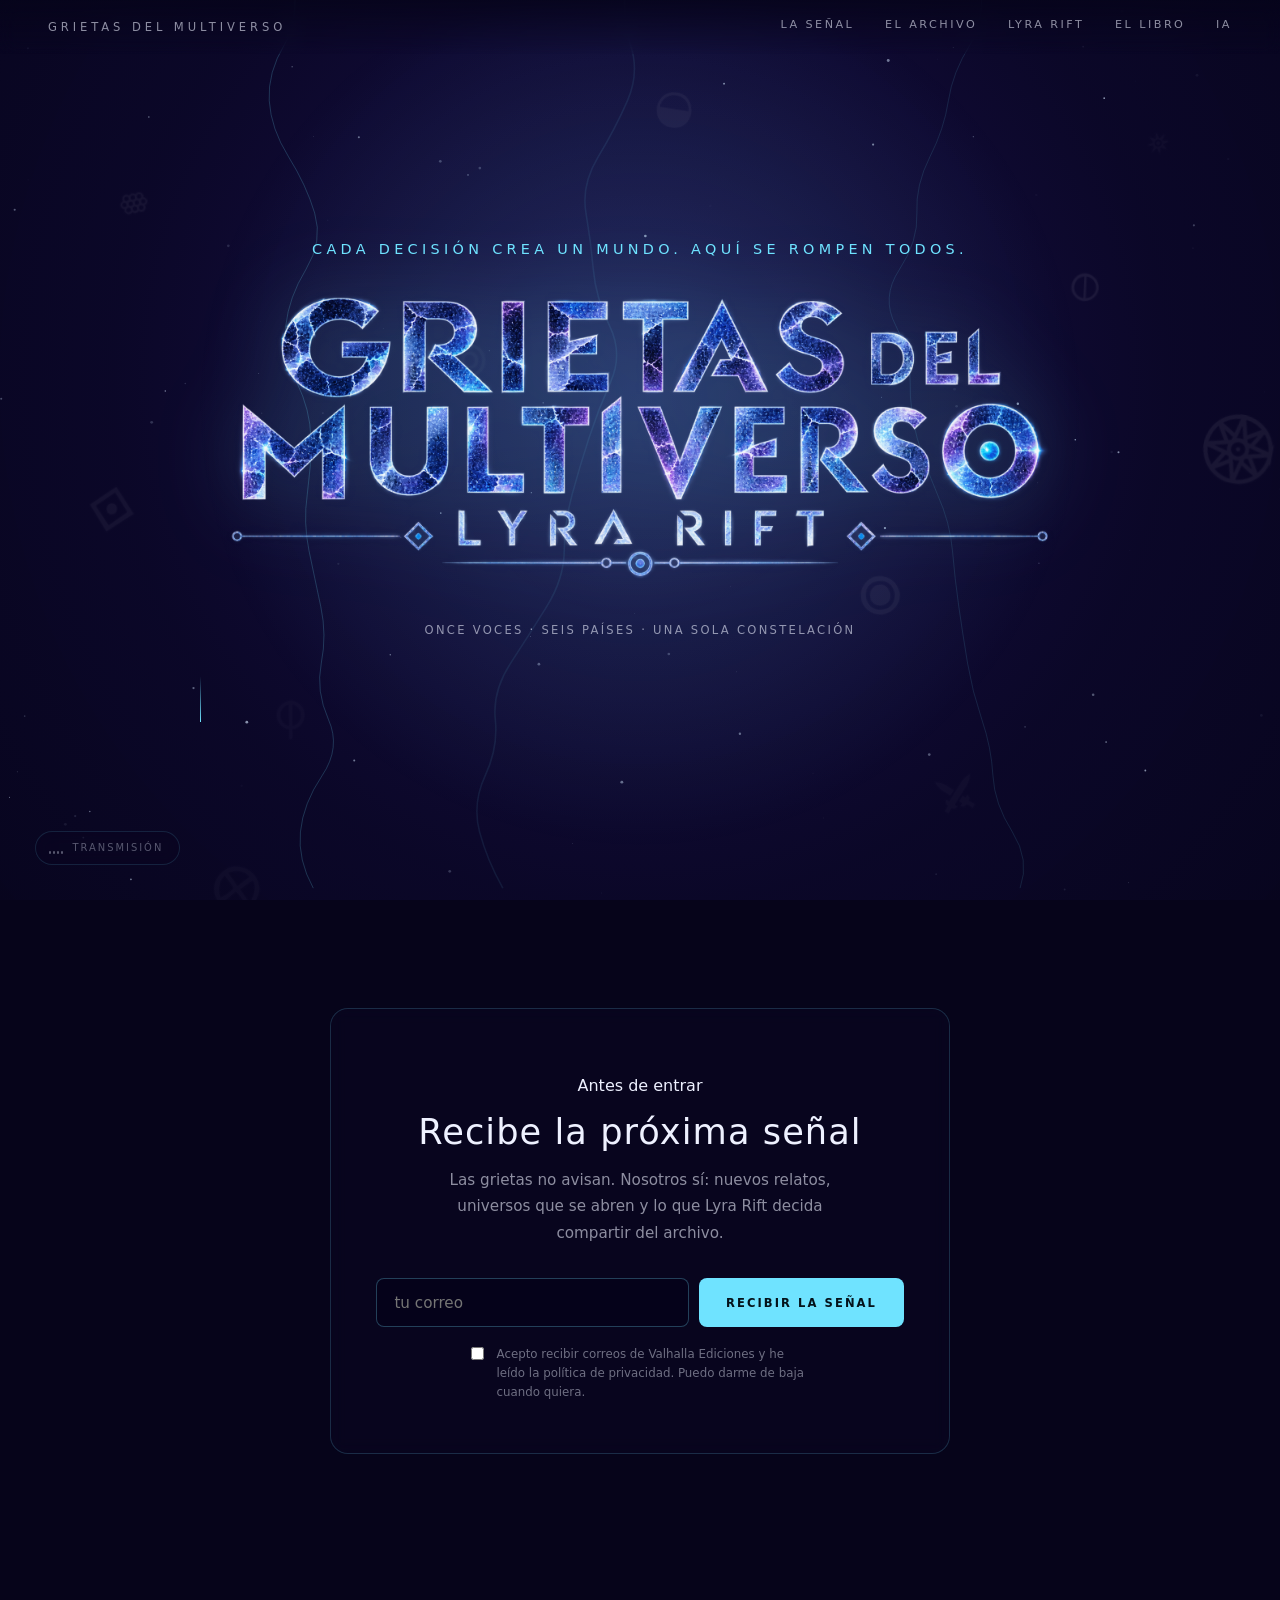
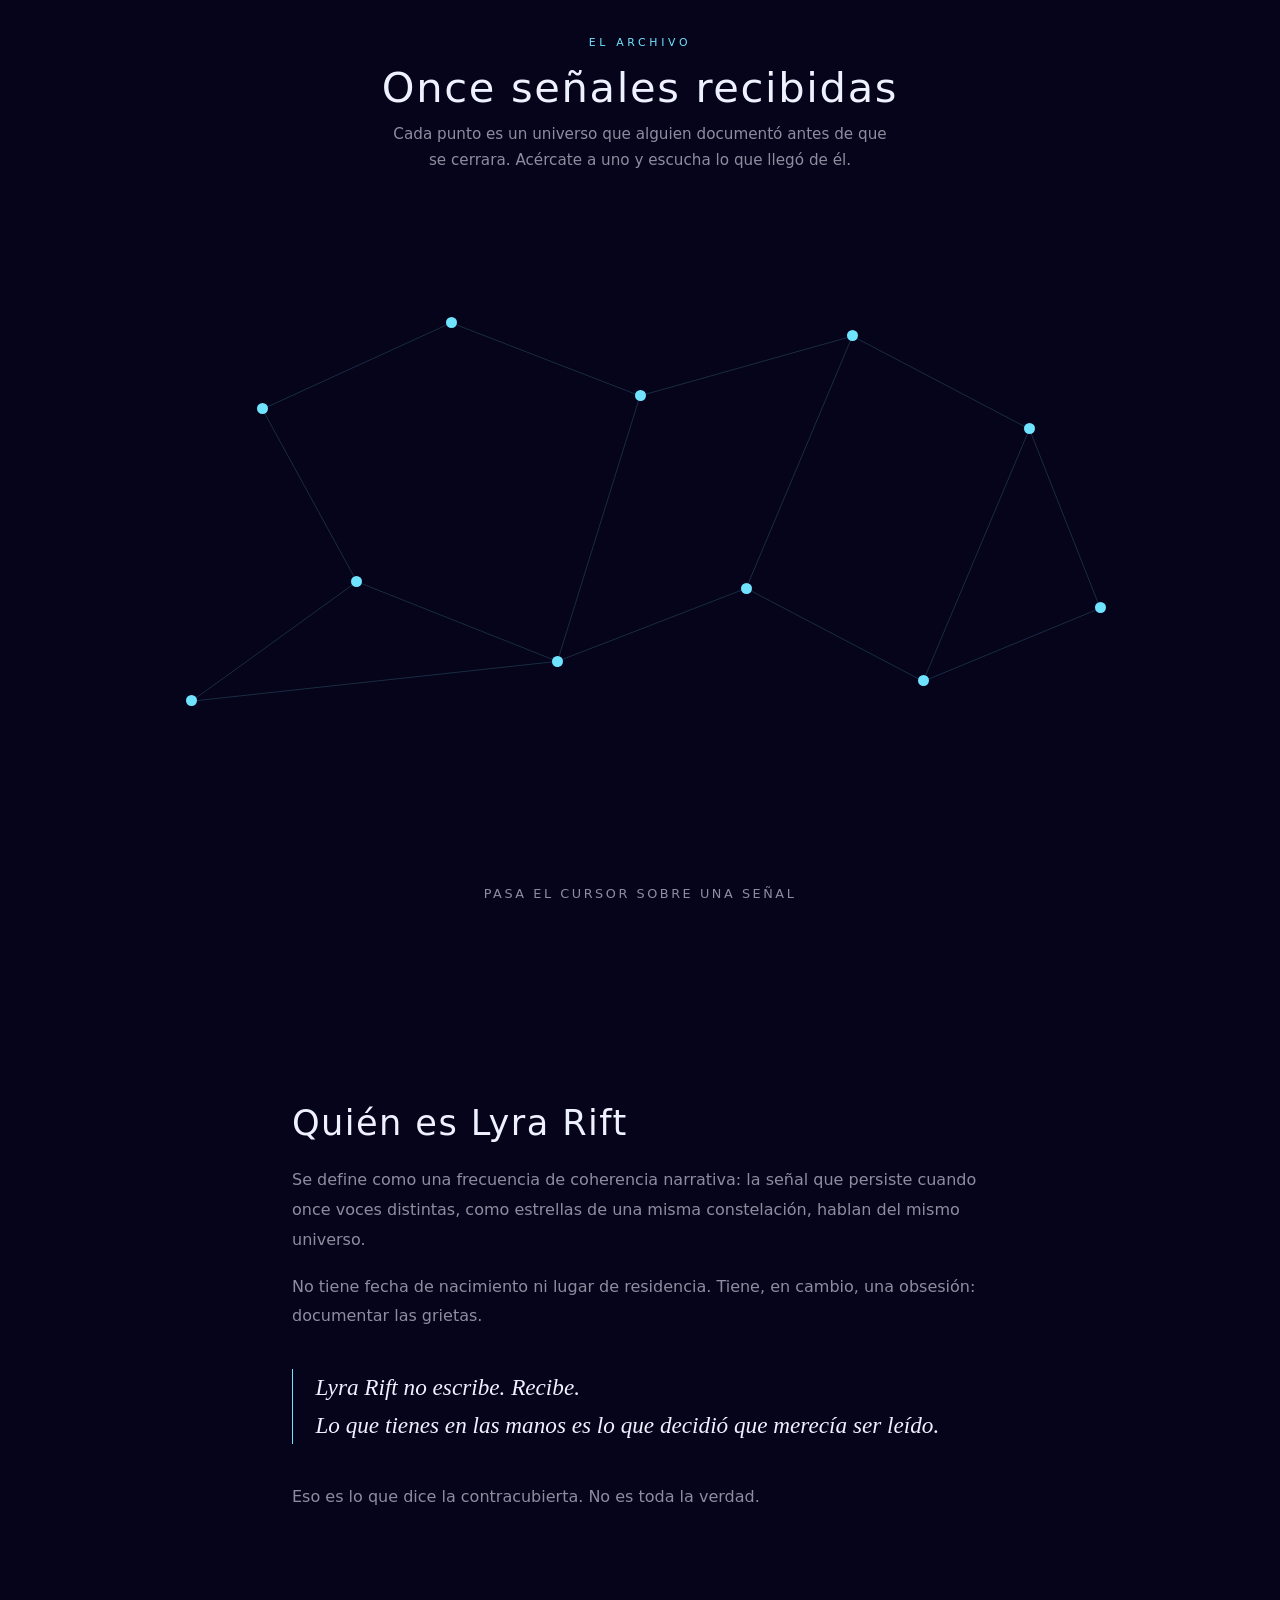
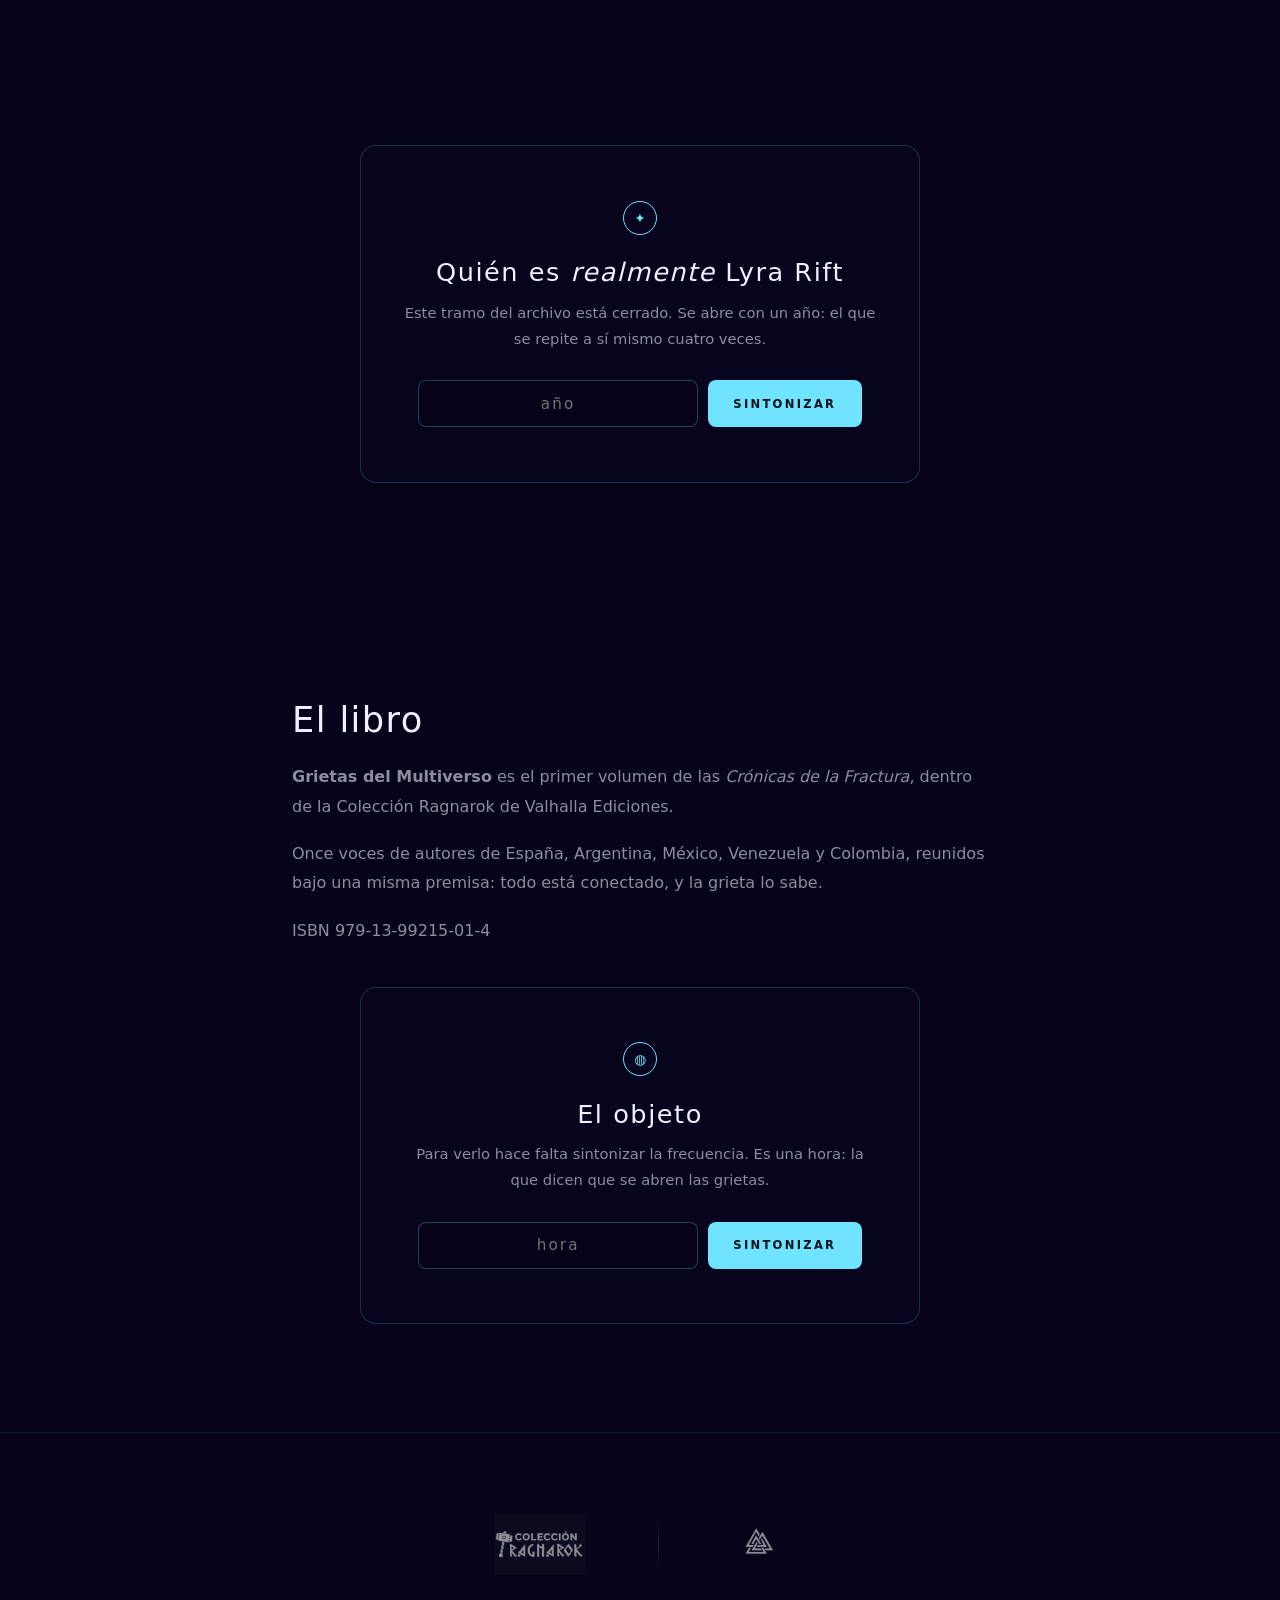
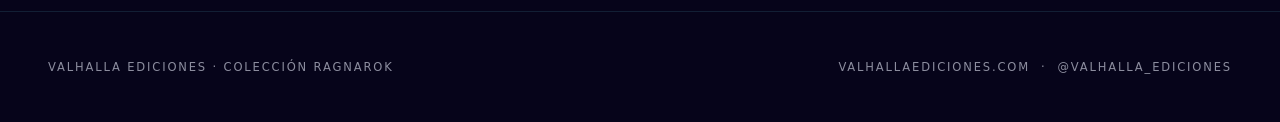
==== commit 05d580da: "Proteger de verdad autores y libro: cifrado en lugar de ocultación Antes los nombres, biografías y r" ====
--- a/index.html
+++ b/index.html
@@ -167,7 +167,7 @@
     </div>
 
     <div class="objeto" id="objeto" hidden style="margin-top:2.6rem">
-      <img class="mockup" src="img/libro/mockup-3d.png"
+      <img class="mockup" src="" data-espera="1"
            alt="Grietas del Multiverso, edición física con cantos tintados"
            width="1312" height="1199" loading="lazy">
     </div>
@@ -205,12 +205,13 @@
 </footer>
 
 <script src="assets/reiniciar.js?v=1"></script>
-<script src="assets/datos.js?v=3"></script>
-<script src="assets/multiverso.js?v=3"></script>
+<script src="assets/datos.js?v=7"></script>
+<script src="assets/multiverso.js?v=7"></script>
 <script src="assets/iconos.js?v=3"></script>
 <script src="assets/newsletter.js?v=3"></script>
-<script src="assets/revelacion.js?v=6"></script>
-<script src="assets/libro.js?v=6"></script>
+<script src="assets/descifrar.js?v=1"></script>
+<script src="assets/revelacion.js?v=7"></script>
+<script src="assets/libro.js?v=7"></script>
 <script src="assets/sonido.js?v=5"></script>
 </body>
 </html>
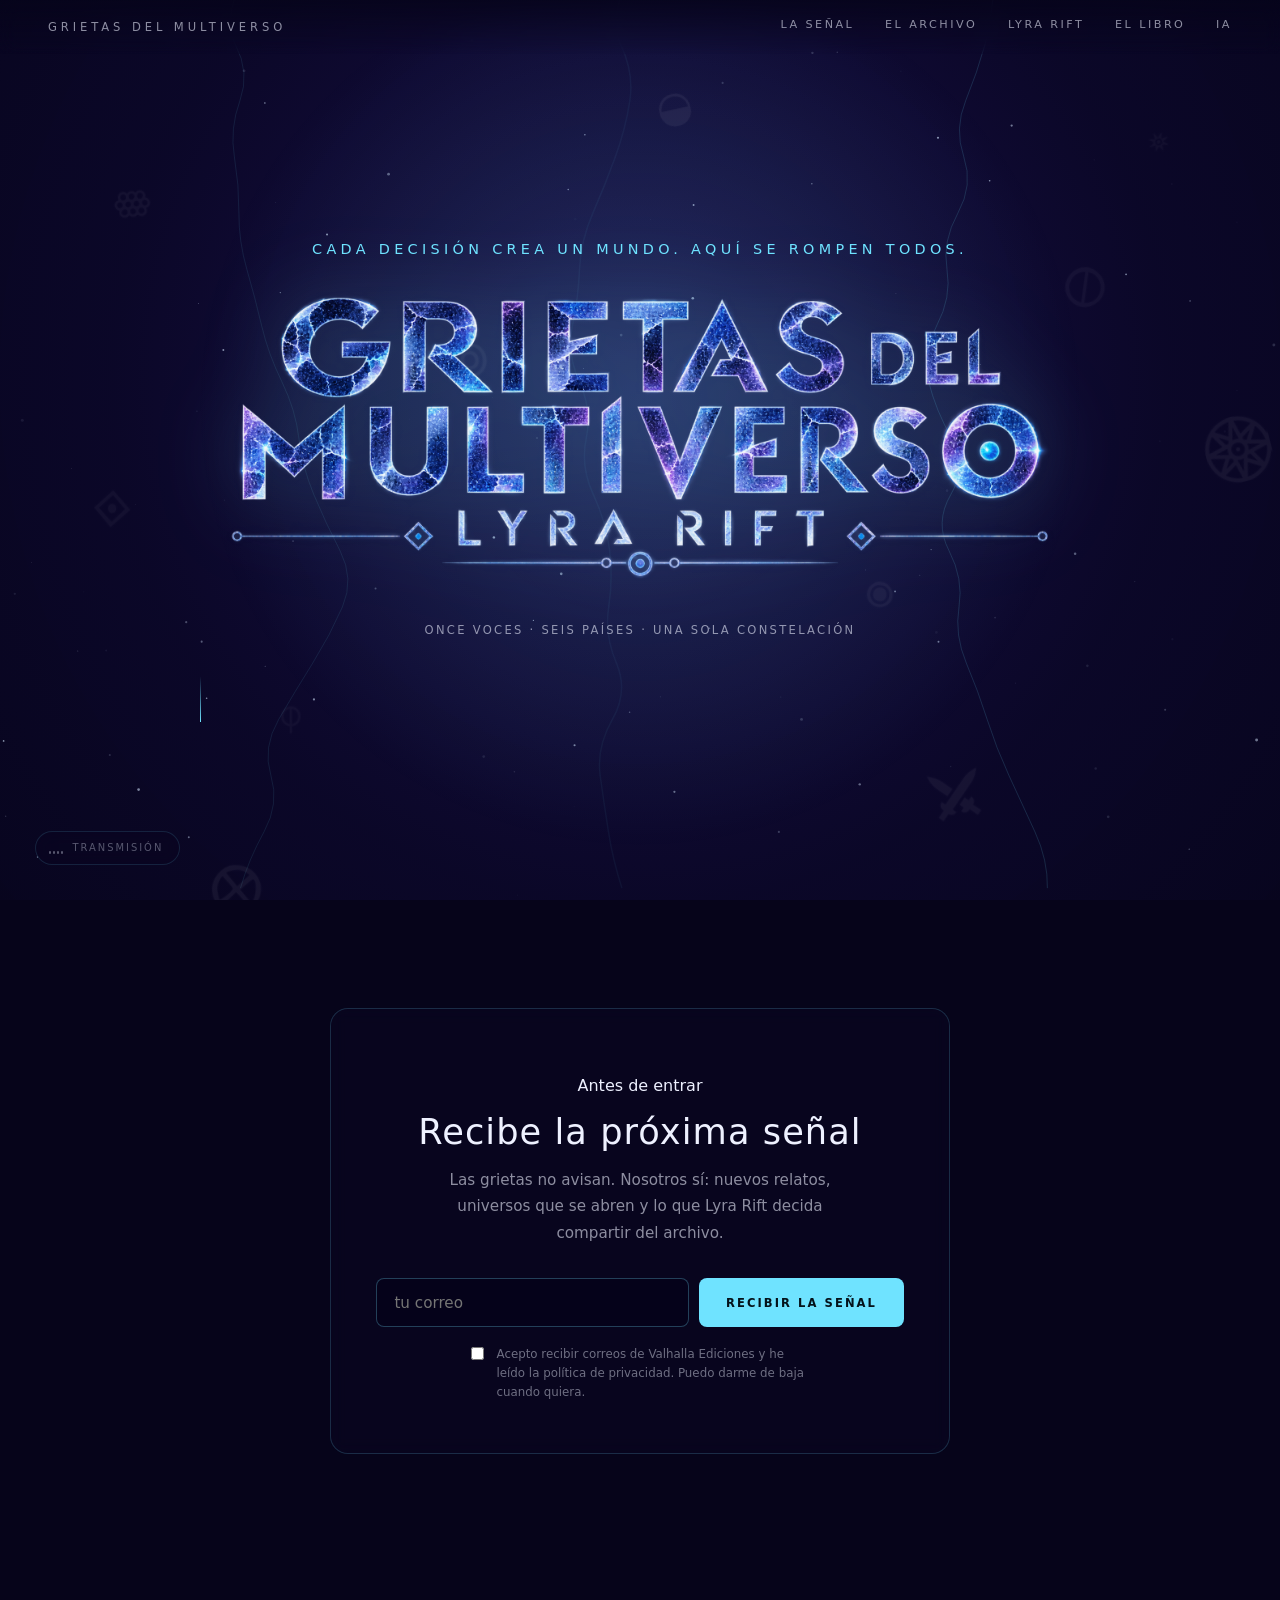
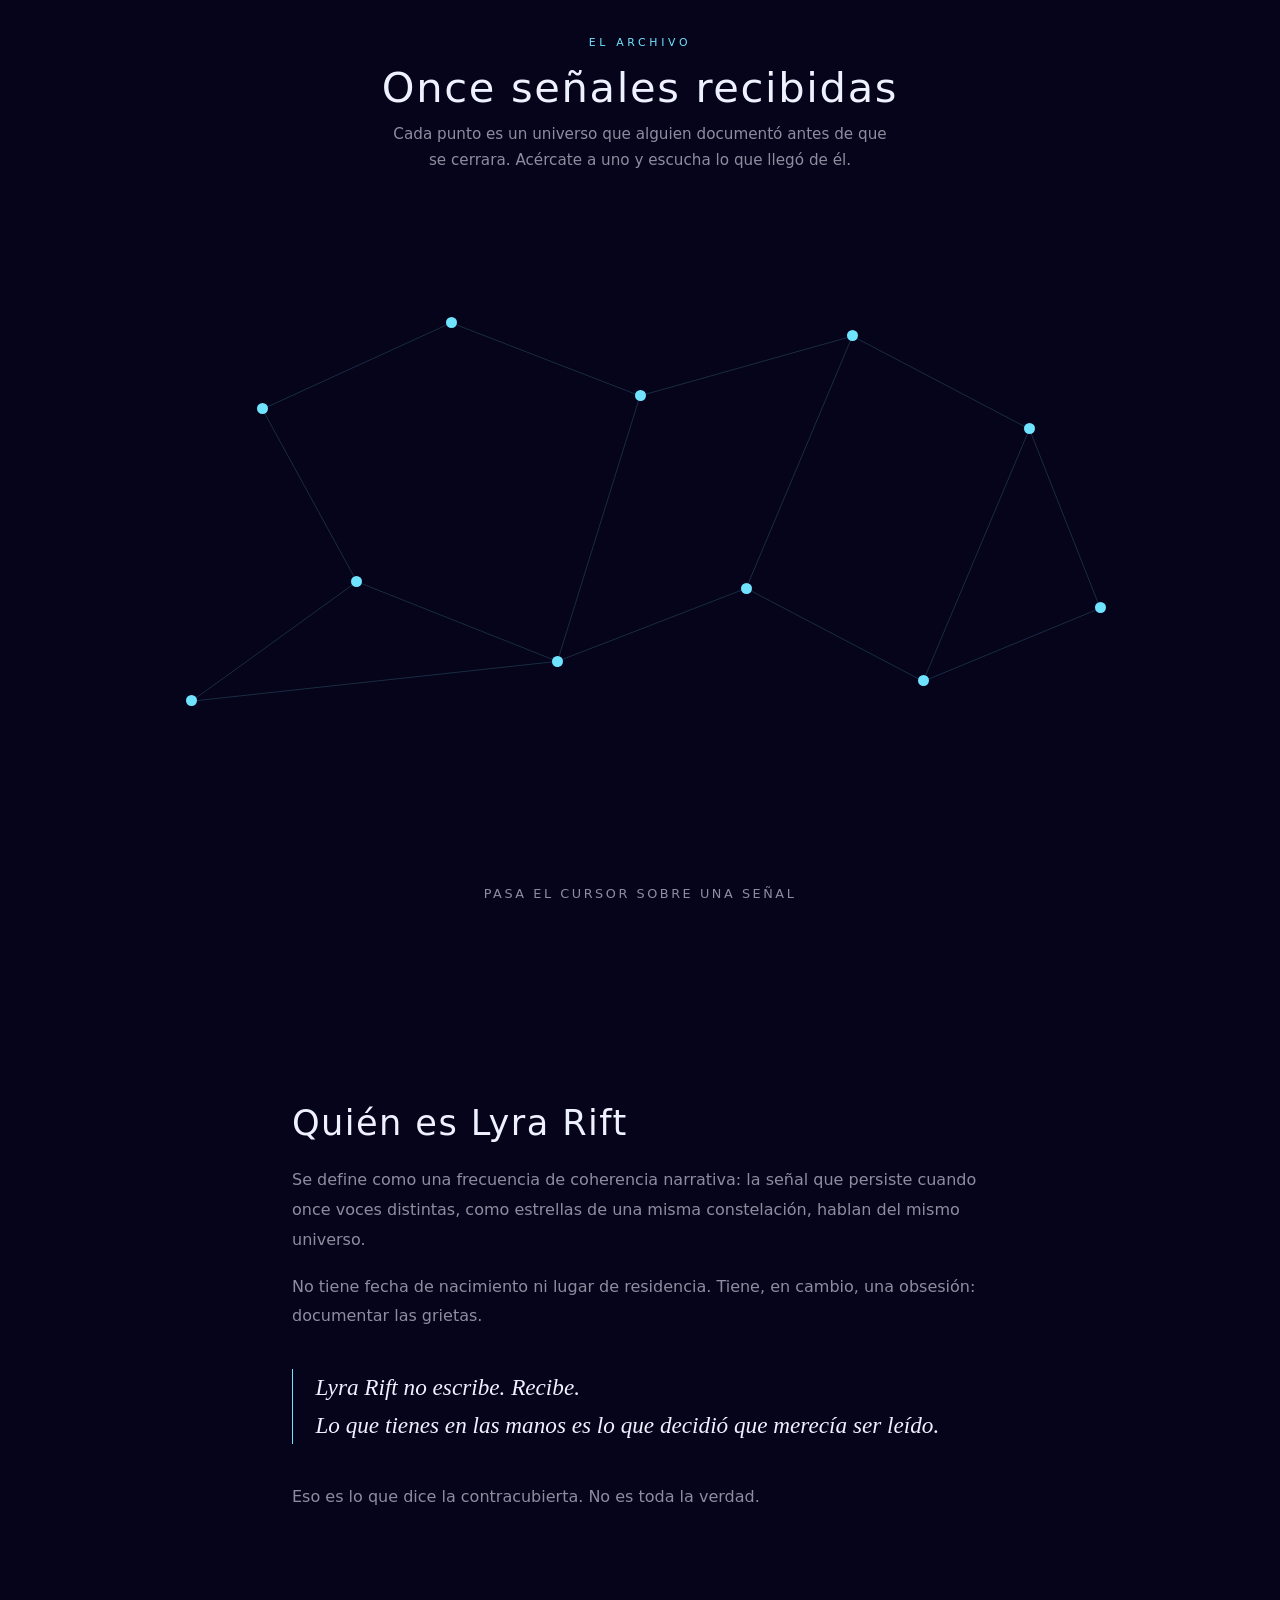
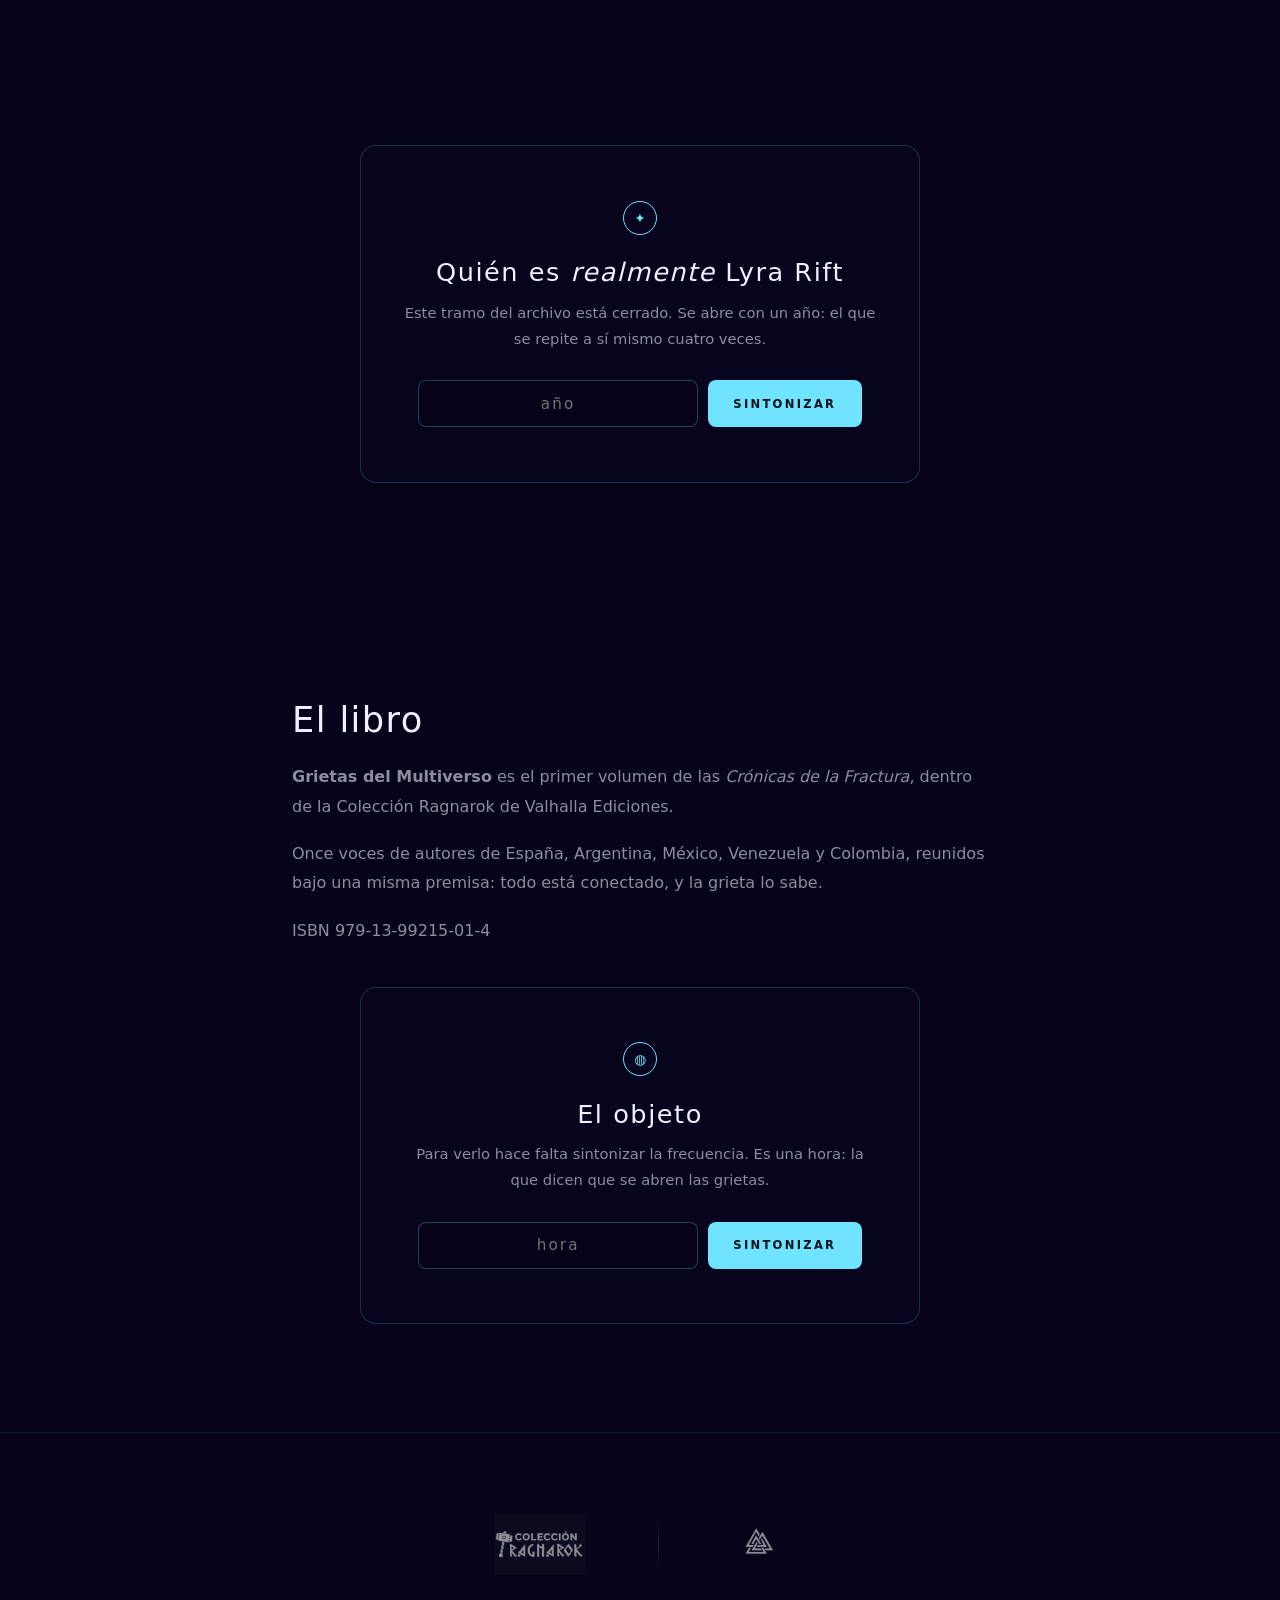
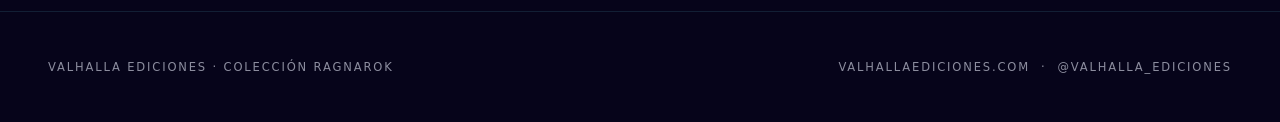
==== commit e058c2cf: "Limitador en la salida de audio para evitar saturación Cuando coincidían el arpegio, sus ecos, los c" ====
--- a/index.html
+++ b/index.html
@@ -212,6 +212,6 @@
 <script src="assets/descifrar.js?v=1"></script>
 <script src="assets/revelacion.js?v=7"></script>
 <script src="assets/libro.js?v=7"></script>
-<script src="assets/sonido.js?v=5"></script>
+<script src="assets/sonido.js?v=9"></script>
 </body>
 </html>
--- a/assets/estilos.css
+++ b/assets/estilos.css
@@ -441,7 +441,8 @@
 .marco {
   width: min(880px, 100%);
   margin: 0 auto;
-  height: clamp(460px, 62vh, 720px);
+  height: clamp(700px, 70vh, 820px);
+  min-height: 700px;
   border: 1px solid rgba(111, 227, 255, 0.22);
   border-radius: 14px;
   overflow: hidden;
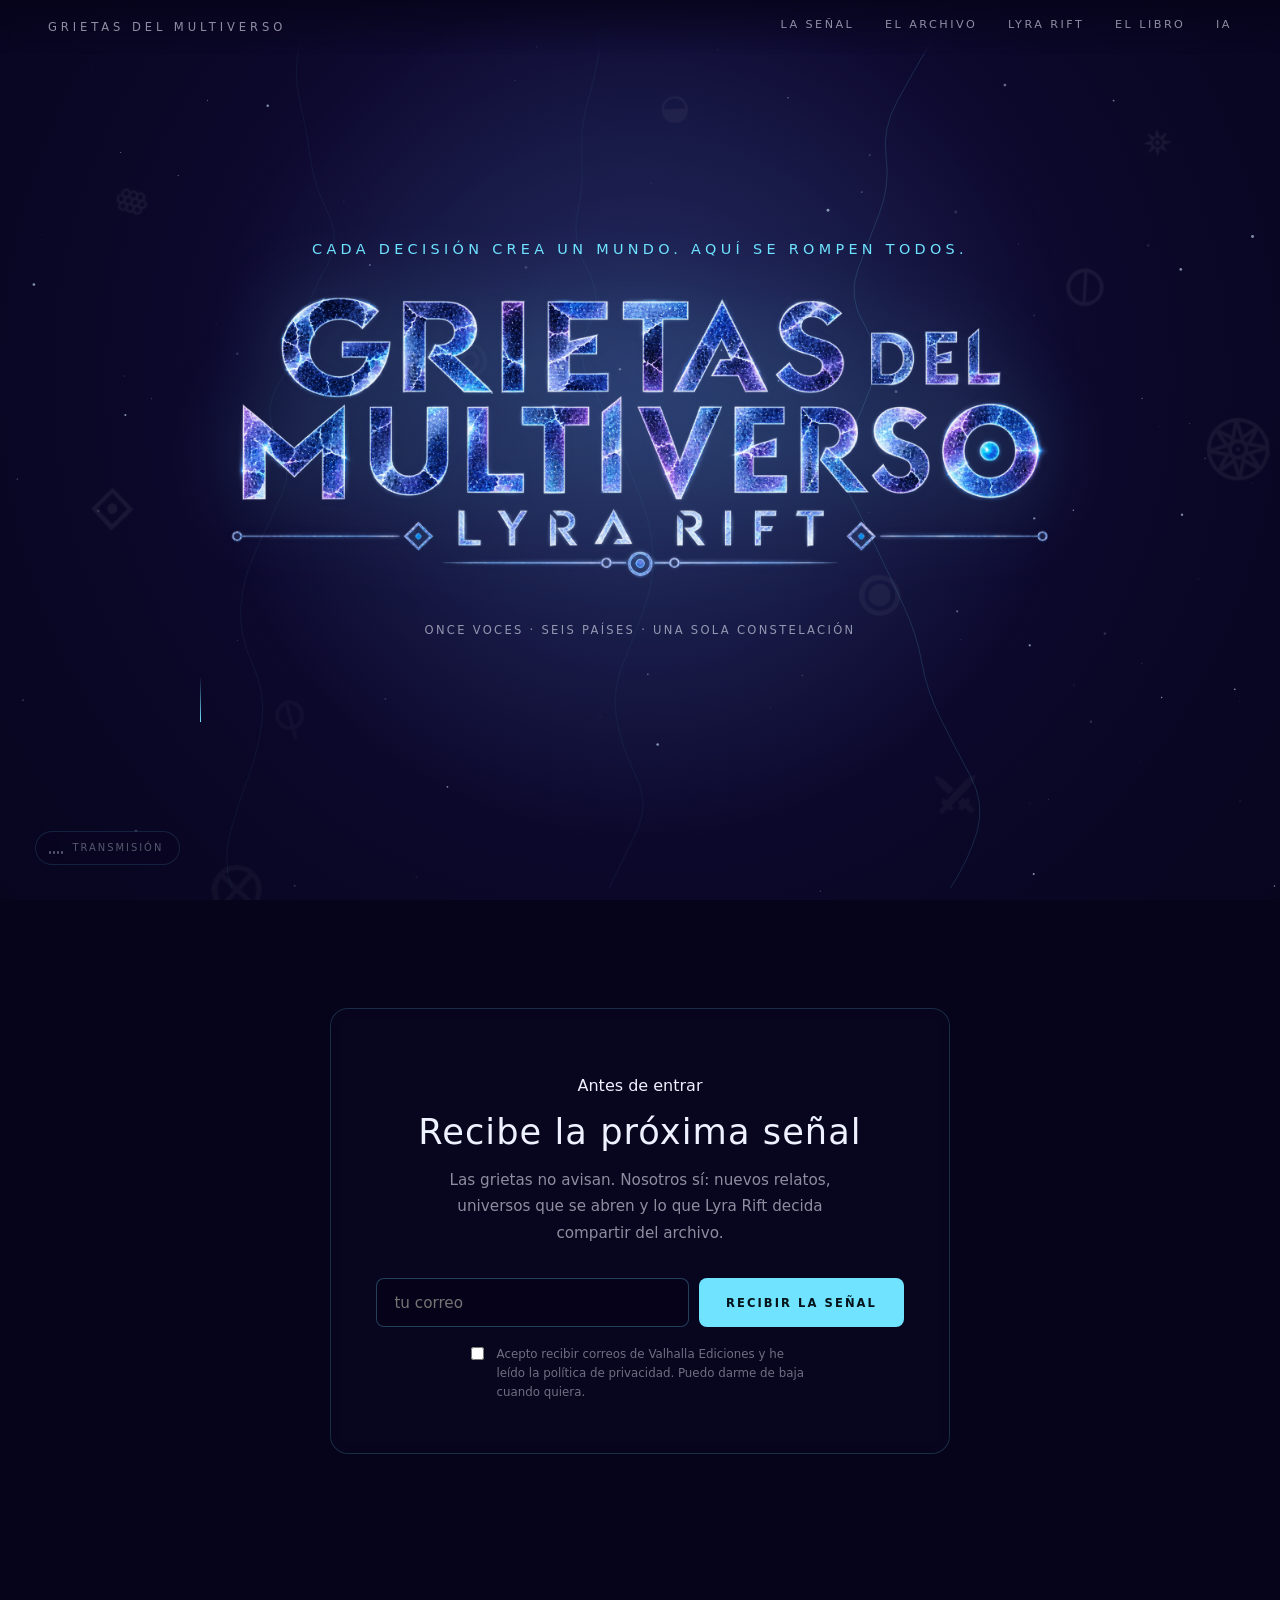
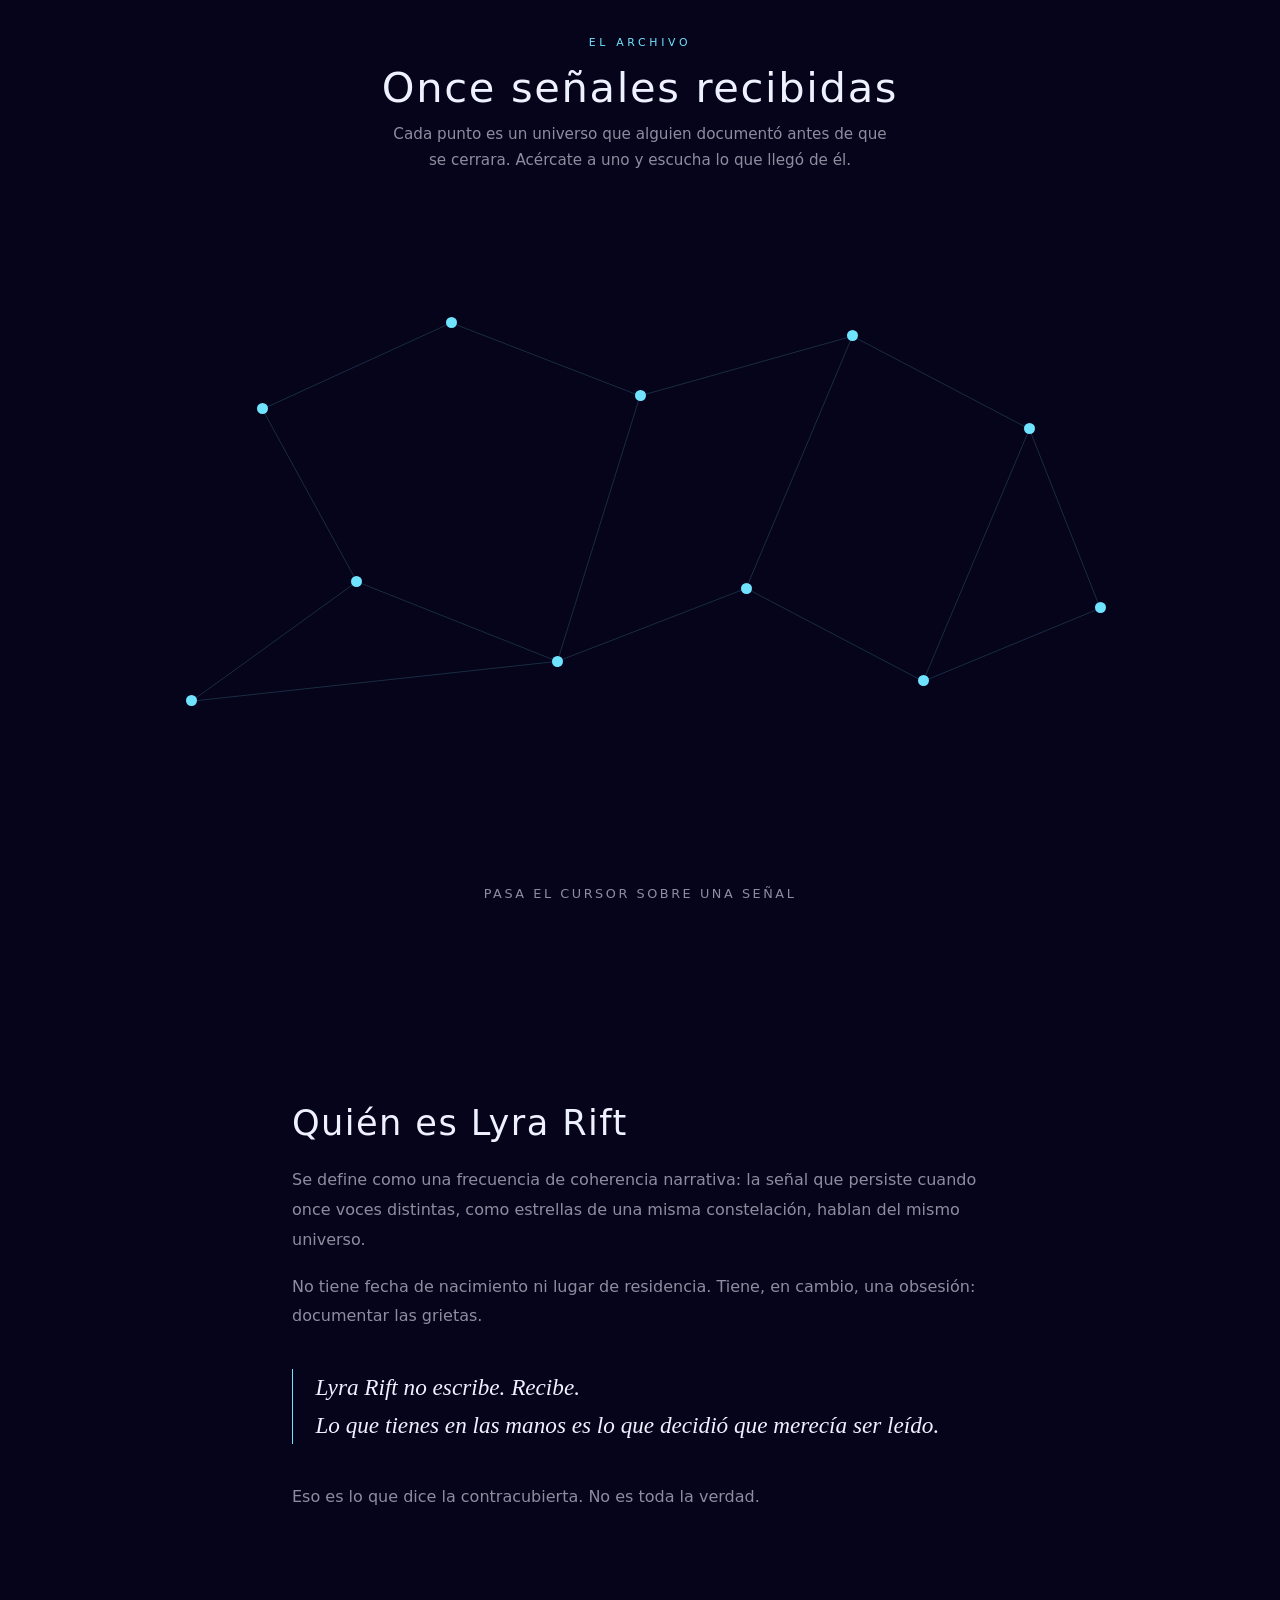
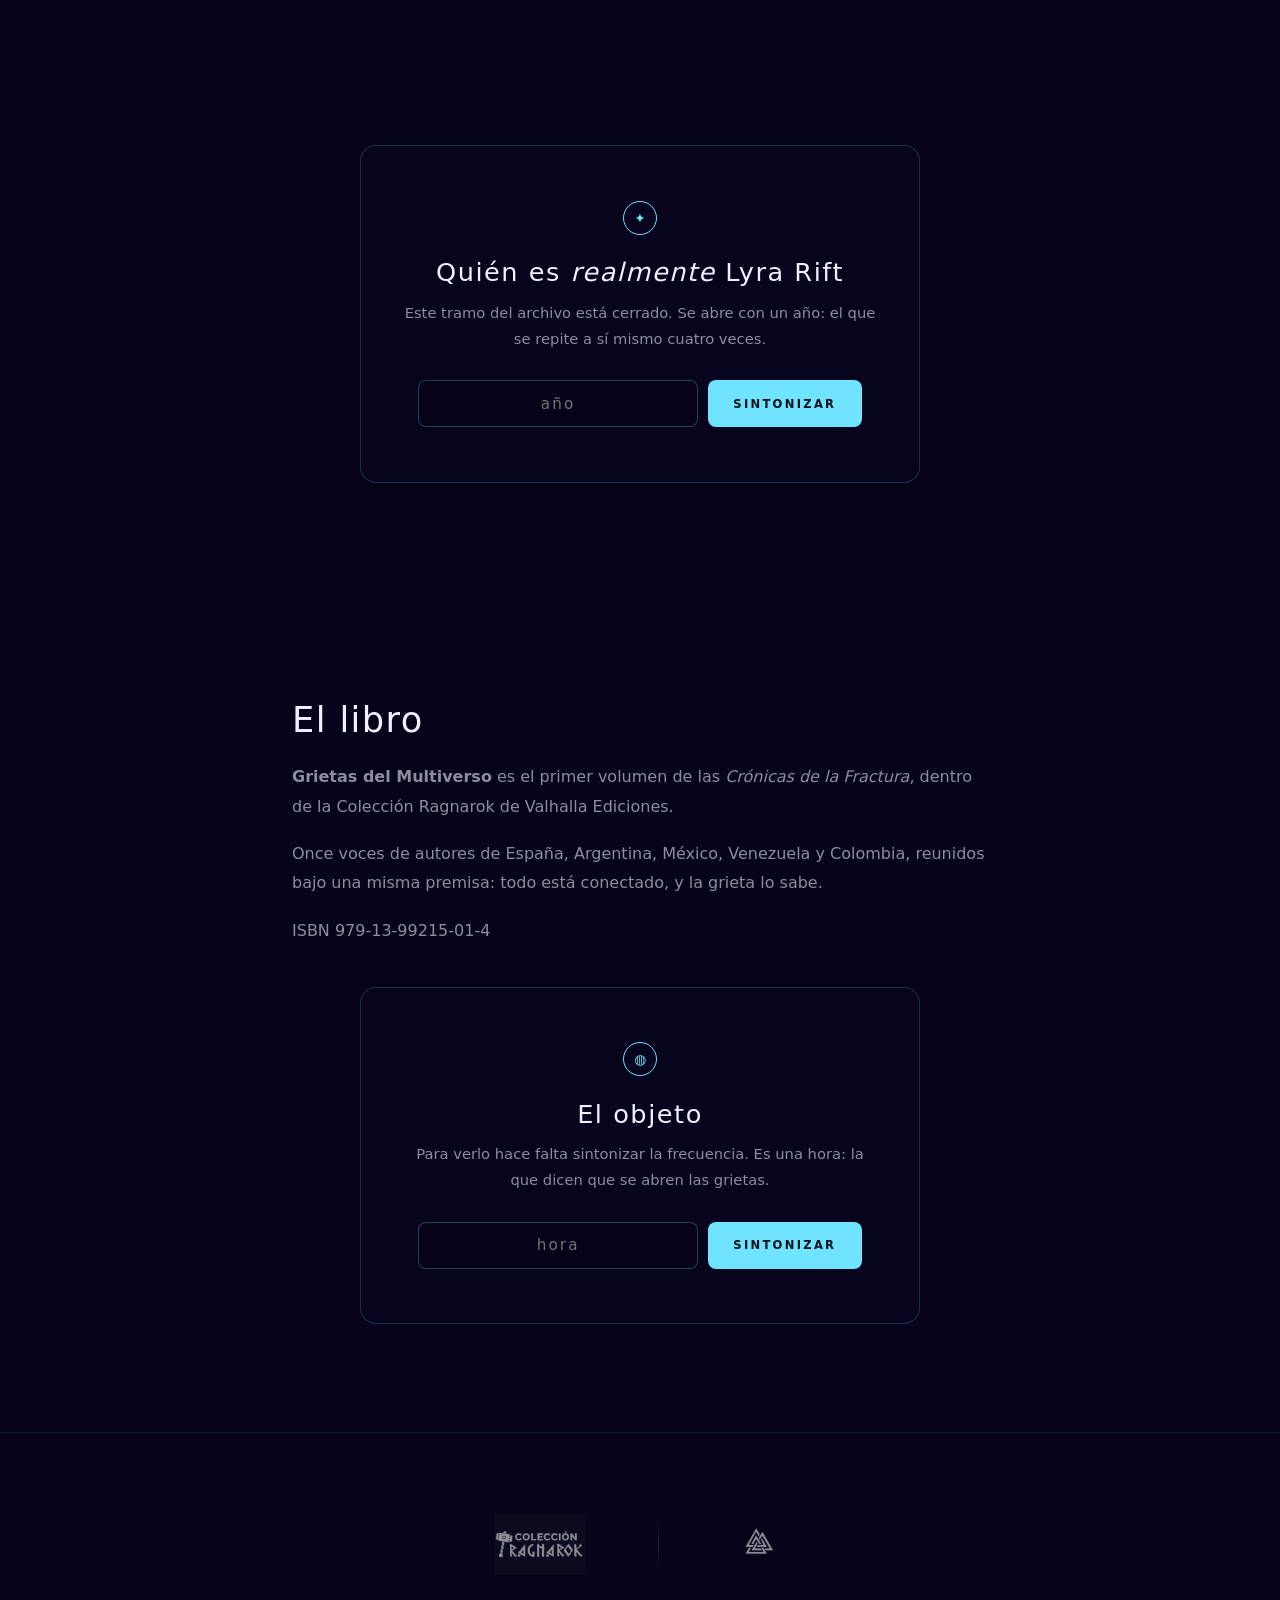
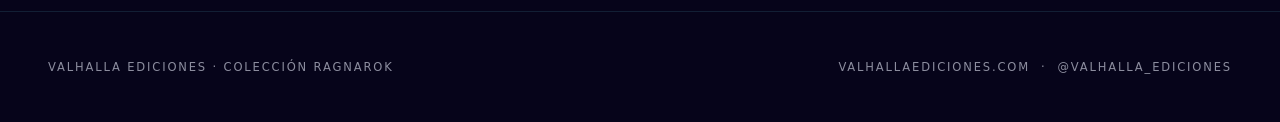
==== commit 00888622: "Conectar el formulario de alta con Brevo El endpoint sale del propio formulario de Brevo, que espera" ====
--- a/index.html
+++ b/index.html
@@ -208,7 +208,7 @@
 <script src="assets/datos.js?v=7"></script>
 <script src="assets/multiverso.js?v=7"></script>
 <script src="assets/iconos.js?v=3"></script>
-<script src="assets/newsletter.js?v=3"></script>
+<script src="assets/newsletter.js?v=10"></script>
 <script src="assets/descifrar.js?v=1"></script>
 <script src="assets/revelacion.js?v=7"></script>
 <script src="assets/libro.js?v=7"></script>
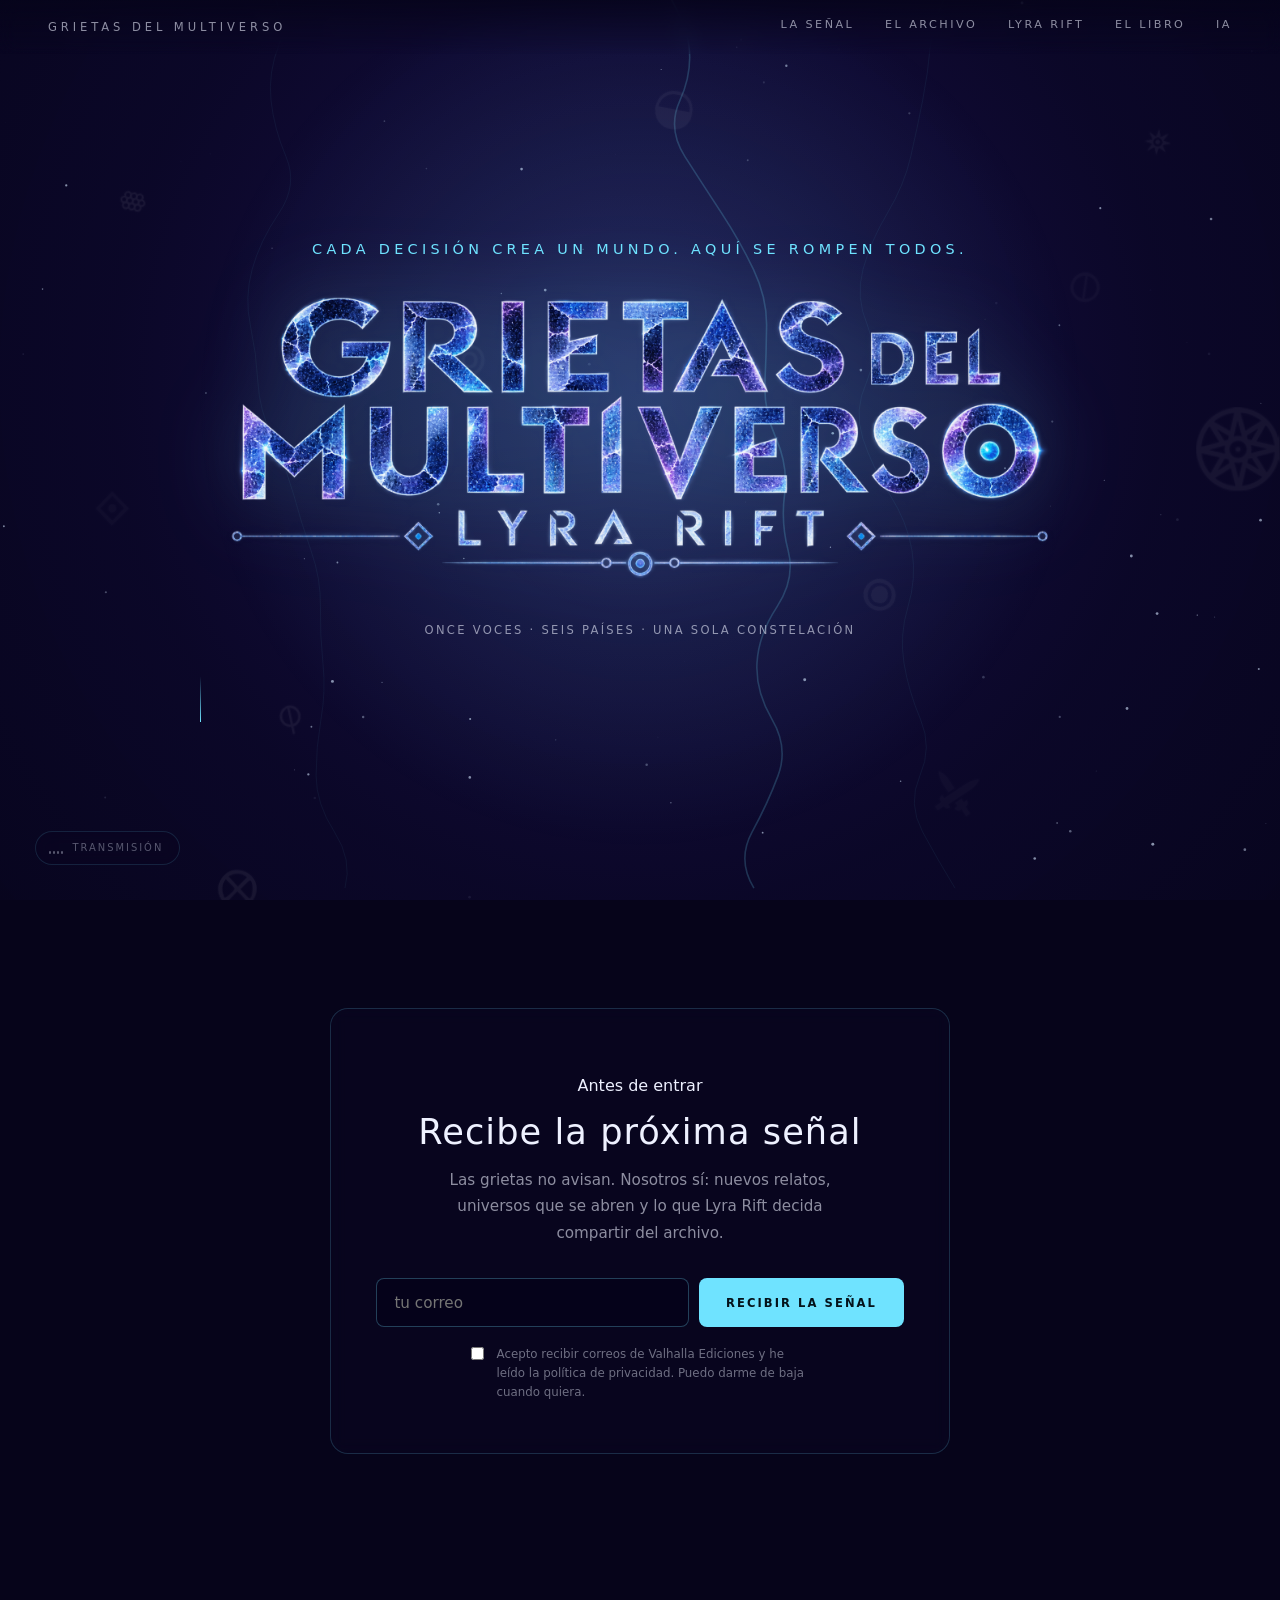
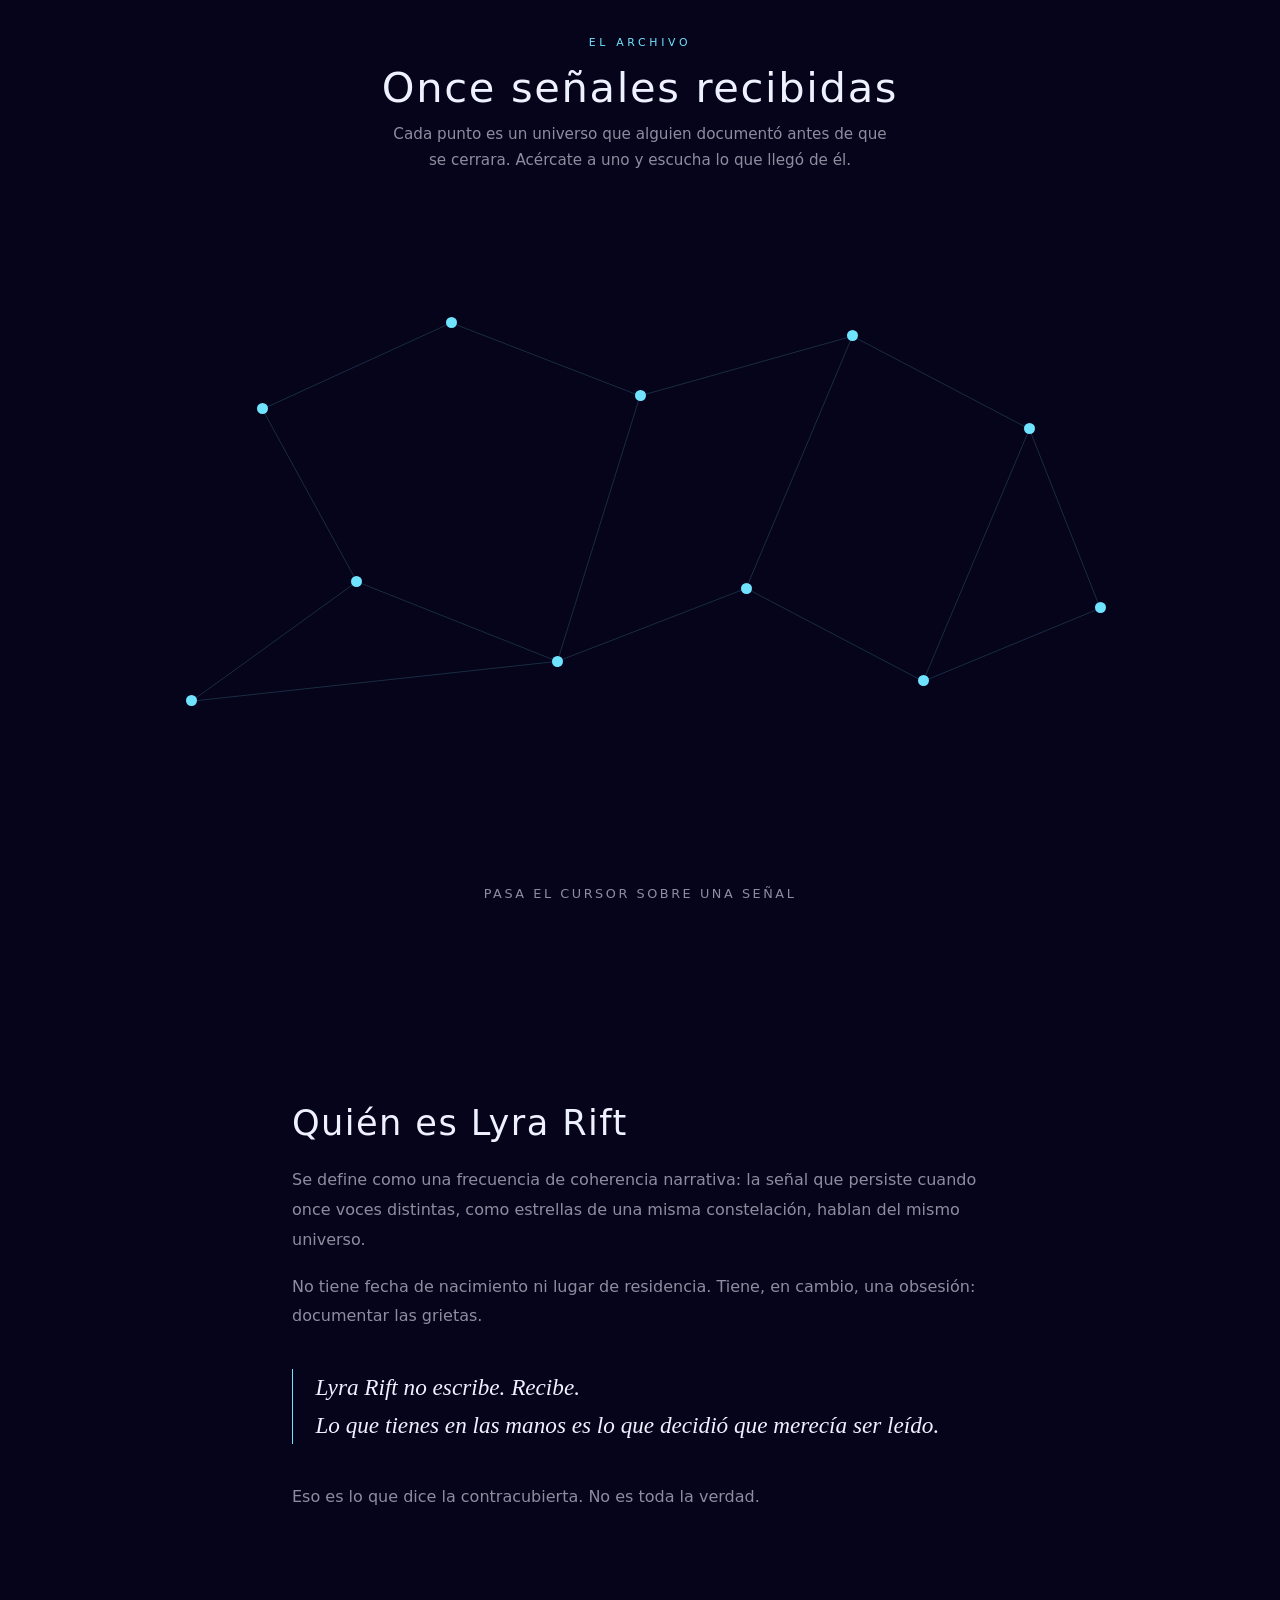
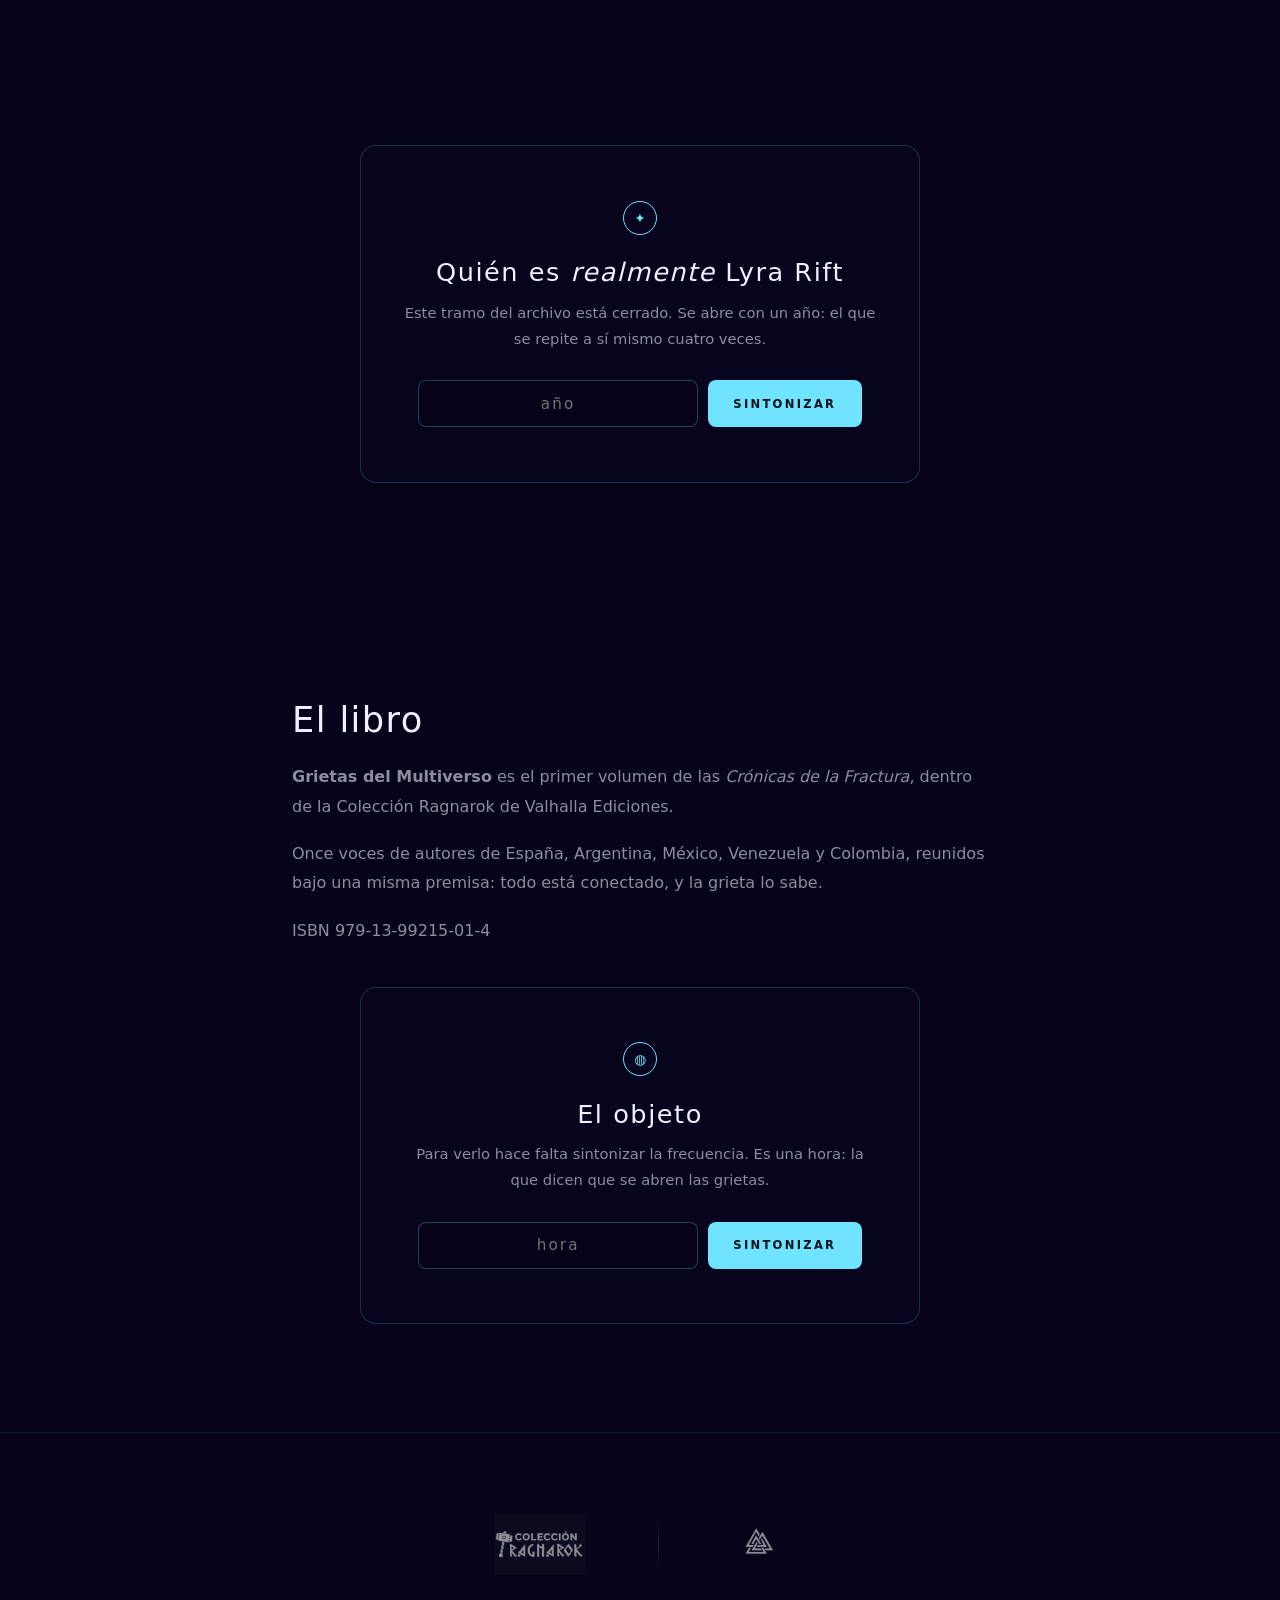
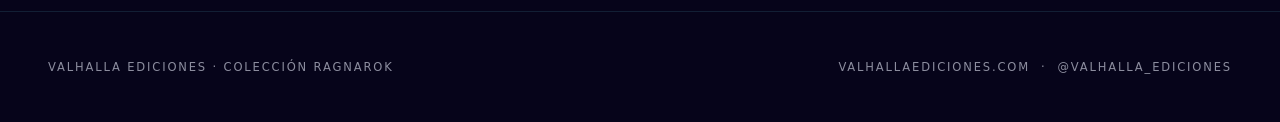
==== commit a48fbfdd: "Mostrar la respuesta real de Brevo al darse de alta Brevo autoriza el origen grietasdelmultiverso.co" ====
--- a/index.html
+++ b/index.html
@@ -208,7 +208,7 @@
 <script src="assets/datos.js?v=7"></script>
 <script src="assets/multiverso.js?v=7"></script>
 <script src="assets/iconos.js?v=3"></script>
-<script src="assets/newsletter.js?v=10"></script>
+<script src="assets/newsletter.js?v=11"></script>
 <script src="assets/descifrar.js?v=1"></script>
 <script src="assets/revelacion.js?v=7"></script>
 <script src="assets/libro.js?v=7"></script>
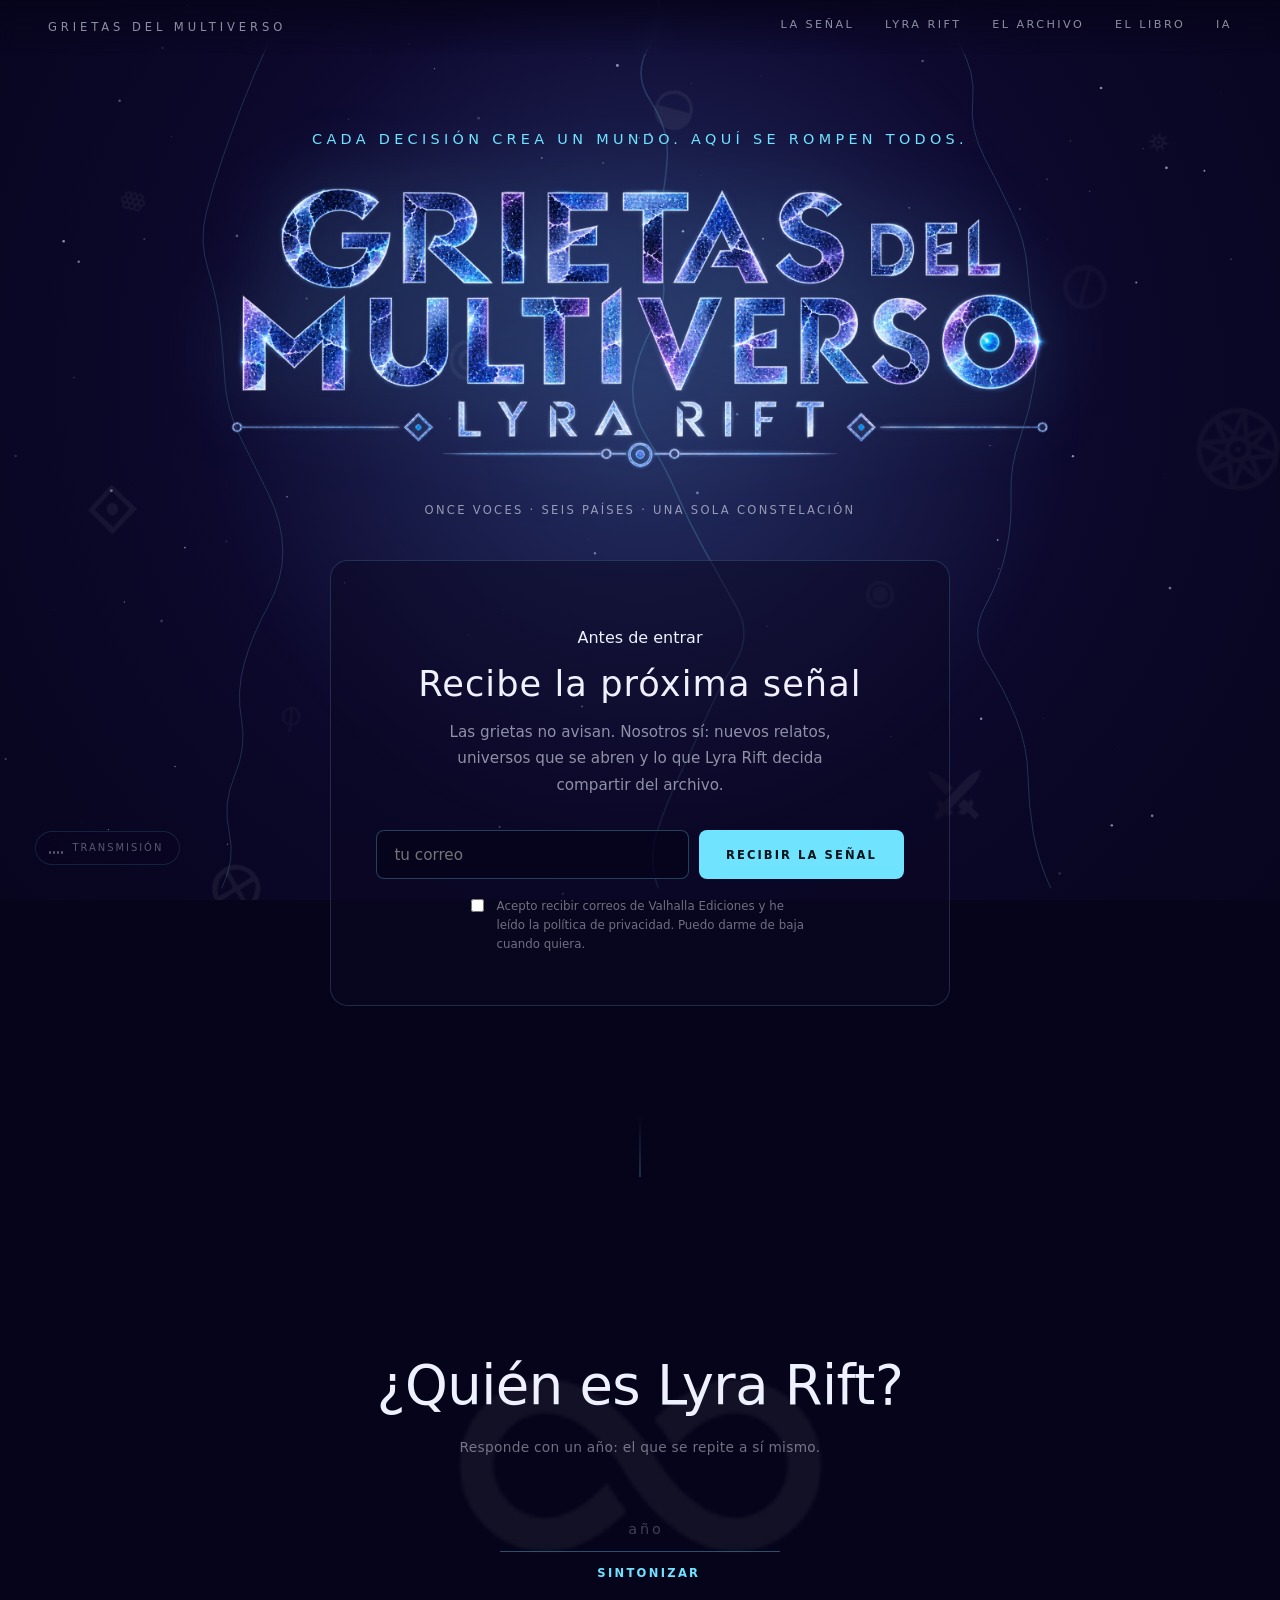
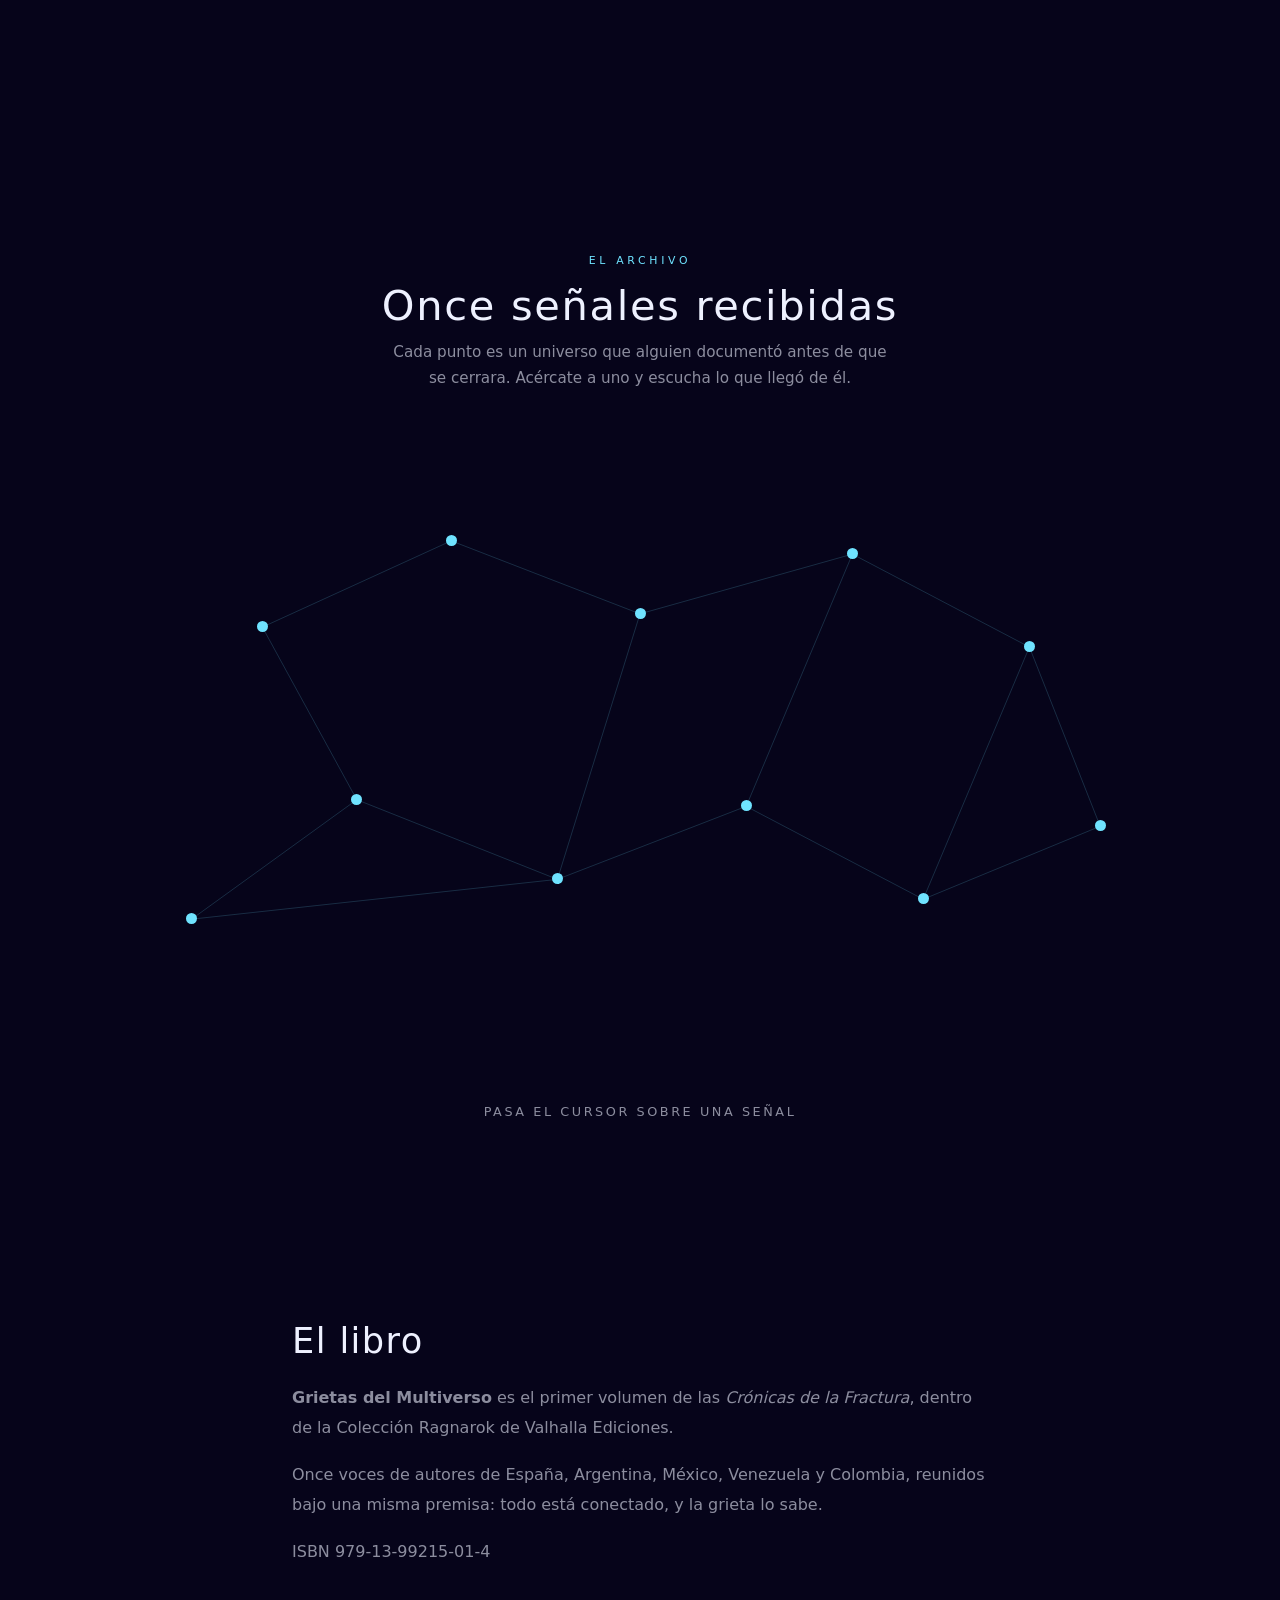
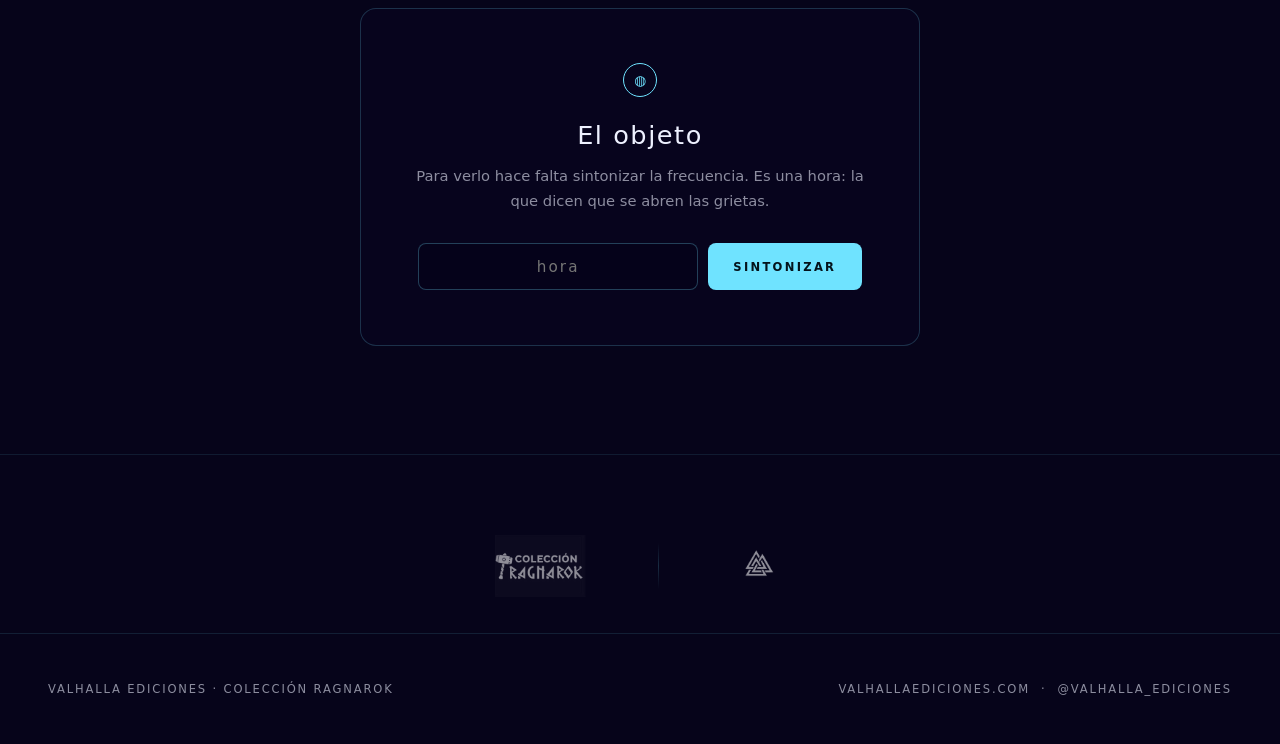
==== commit 2413f5c2: "Escenas de relato, rastro de exploración y el umbral de Lyra Rift - Tres ilustraciones ligadas a sus" ====
--- a/index.html
+++ b/index.html
@@ -8,7 +8,7 @@
 <meta property="og:title" content="Grietas del Multiverso">
 <meta property="og:description" content="Cada decisión crea un mundo. Aquí se rompen todos.">
 <meta property="og:type" content="book">
-<link rel="stylesheet" href="assets/estilos.css?v=3">
+<link rel="stylesheet" href="assets/estilos.css?v=27">
 </head>
 <body>
 
@@ -19,8 +19,8 @@
   <a class="marca" href="index.html">Grietas del Multiverso</a>
   <nav class="menu">
     <a href="#senal">La señal</a>
+    <a href="#lyra">Lyra Rift</a>
     <a href="#archivo">El archivo</a>
-    <a href="#lyra">Lyra Rift</a>
     <a href="#libro">El libro</a>
     <a href="ia/">IA</a>
   </nav>
@@ -67,6 +67,33 @@
     </div>
   </section>
 
+  <!-- ── Lyra Rift: la pregunta, y su respuesta ──────────── -->
+  <section class="seccion" id="lyra">
+
+    <div class="cierre desnudo" id="cierre">
+      <img class="sigilo" src="img/iconos/cierre-energia.png" alt="" aria-hidden="true">
+      <h2 class="cierre-titulo">¿Quién es Lyra Rift?</h2>
+      <p>Responde con un año: el que se repite a sí mismo.</p>
+      <div class="llave">
+        <input id="clave" type="text" inputmode="numeric" autocomplete="off" spellcheck="false"
+               placeholder="año" aria-label="Año que abre el archivo">
+        <button id="abrir" type="button">Sintonizar</button>
+      </div>
+      <p class="error" id="error-clave" hidden></p>
+    </div>
+
+    <div id="revelado" hidden>
+      <h2>Quién es Lyra Rift</h2>
+      <p><!-- ▼▼ TEXTO PROVISIONAL: escrito por Claude, sustitúyelo ▼▼ -->
+         No es una persona. Es lo que persiste cuando once voces
+         distintas, sin haberse puesto de acuerdo, empiezan a contar
+         el mismo universo.</p>
+      <p class="destacado">Lyra Rift no escribe. Recibe.<br>
+         Lo que sigue es lo que decidió que merecía ser leído.
+         <!-- ▲▲ FIN DEL TEXTO PROVISIONAL ▲▲ --></p>
+    </div>
+  </section>
+
   <!-- ── Constelación ────────────────────────────────────── -->
   <section class="archivo" id="archivo">
     <div class="rotulo">
@@ -88,59 +115,6 @@
     </div>
 
     <p class="reposo">Pasa el cursor sobre una señal</p>
-  </section>
-
-  <!-- ── Lyra Rift: parte pública ────────────────────────── -->
-  <section class="seccion" id="lyra">
-    <h2>Quién es Lyra Rift</h2>
-    <p>Se define como una frecuencia de coherencia narrativa: la señal que persiste
-       cuando once voces distintas, como estrellas de una misma constelación, hablan
-       del mismo universo.</p>
-    <p>No tiene fecha de nacimiento ni lugar de residencia. Tiene, en cambio,
-       una obsesión: documentar las grietas.</p>
-    <p class="destacado">Lyra Rift no escribe. Recibe.<br>
-       Lo que tienes en las manos es lo que decidió que merecía ser leído.</p>
-    <p>Eso es lo que dice la contracubierta. No es toda la verdad.</p>
-  </section>
-
-  <!-- ── Lyra Rift: parte cerrada ────────────────────────── -->
-  <section class="seccion" id="verdad">
-
-    <div class="cierre" id="cierre">
-      <div class="candado" aria-hidden="true">✦</div>
-      <h3>Quién es <em>realmente</em> Lyra Rift</h3>
-      <p>Este tramo del archivo está cerrado. Se abre con un año:
-         el que se repite a sí mismo cuatro veces.</p>
-      <div class="llave">
-        <input id="clave" type="text" inputmode="numeric" autocomplete="off" spellcheck="false"
-               placeholder="año" aria-label="Año que abre el archivo">
-        <button id="abrir" type="button">Sintonizar</button>
-      </div>
-      <p class="error" id="error-clave" hidden></p>
-    </div>
-
-    <div id="revelado" hidden>
-      <h2>Quién es realmente Lyra Rift</h2>
-
-      <p><!-- ▼▼ TEXTO PROVISIONAL: escrito por Claude, sustitúyelo ▼▼ -->
-         Lyra Rift no es una persona. Tampoco es del todo una invención.</p>
-      <p>Cuando once autores escriben por separado sobre universos que se rompen,
-         ocurre algo que ninguno planeó: empiezan a coincidir. Una imagen que
-         aparece en dos relatos sin que sus autores se conocieran. Un gesto
-         repetido. Un mismo silencio antes del final.</p>
-      <p class="destacado">Lyra Rift es el nombre que le pusimos a esa coincidencia
-         cuando dejó de parecer casualidad.</p>
-      <p>No firmó los relatos. Los reconoció. Fue leyendo lo que llegaba y separando
-         lo que pertenecía a la misma señal de lo que no. Por eso son once y no doce,
-         aunque llegaran más.</p>
-      <p>El archivo que tienes delante es su criterio. Y ahora que has entrado,
-         puedes ver a quienes había detrás de cada señal.
-         <!-- ▲▲ FIN DEL TEXTO PROVISIONAL ▲▲ --></p>
-
-      <p class="destacado">Vuelve a la constelación. Pasa el cursor sobre cualquier
-         punto y haz clic para fijar a quien lo escribió.</p>
-      <p><a href="#archivo" style="color:var(--senal)">↑ Subir al archivo</a></p>
-    </div>
   </section>
 
   <!-- ── El libro, tras la frecuencia ────────────────────── -->
@@ -204,14 +178,16 @@
   </span>
 </footer>
 
-<script src="assets/reiniciar.js?v=1"></script>
+<script src="assets/reiniciar.js?v=2"></script>
 <script src="assets/datos.js?v=7"></script>
-<script src="assets/multiverso.js?v=7"></script>
+<script src="assets/multiverso.js?v=8"></script>
 <script src="assets/iconos.js?v=3"></script>
 <script src="assets/newsletter.js?v=11"></script>
 <script src="assets/descifrar.js?v=1"></script>
-<script src="assets/revelacion.js?v=7"></script>
+<script src="assets/revelacion.js?v=8"></script>
 <script src="assets/libro.js?v=7"></script>
+<script src="assets/rastro.js?v=1"></script>
+<script src="assets/relatos.js?v=10"></script>
 <script src="assets/sonido.js?v=9"></script>
 </body>
 </html>
--- a/assets/estilos.css
+++ b/assets/estilos.css
@@ -1059,3 +1059,620 @@
 @media (prefers-reduced-motion: reduce) {
   .portada h1.titulo img { animation: none; }
 }
+
+/* ============================================================
+   LA ESCENA — ilustración inmersiva de un relato
+   ============================================================ */
+
+.escena {
+  position: fixed;
+  left: clamp(0.8rem, 2.5vw, 2.6rem);
+  top: 50%;
+  transform: translateY(-50%);
+  z-index: 55;
+  width: var(--ancho, clamp(340px, 31vw, 650px));
+  display: flex;
+  flex-direction: column;
+  align-items: center;
+  gap: 0.9rem;
+  /* no tapa nada: solo el panel recibe el ratón */
+  pointer-events: none;
+  opacity: 0;
+  transition: opacity 520ms ease;
+}
+
+.escena.dentro { opacity: 1; }
+
+.escena-marco {
+  position: relative;
+  margin: 0;
+  width: 100%;
+  cursor: pointer;
+  pointer-events: auto;
+  filter: drop-shadow(0 8px 60px rgba(6, 4, 26, 0.75));
+  transform: scale(0.97);
+  transition: transform 620ms cubic-bezier(.2,.8,.2,1);
+}
+
+.escena.dentro .escena-marco { transform: none; }
+
+.escena-base,
+.escena-velo,
+.escena-desfase {
+  position: absolute;
+  inset: 0;
+  width: 100%;
+  height: 100%;
+  object-fit: contain;
+}
+
+/* La capa velada cubre la izquierda y se disuelve hacia la derecha:
+   la señal llega antes por un lado que por otro. */
+.escena-velo {
+  filter: blur(16px) saturate(0.7) brightness(1.1);
+  opacity: 0.95;
+  -webkit-mask-image: linear-gradient(to right,
+      rgba(0,0,0,1) 0%, rgba(0,0,0,0.95) 26%, rgba(0,0,0,0.45) 52%, rgba(0,0,0,0) 78%);
+  mask-image: linear-gradient(to right,
+      rgba(0,0,0,1) 0%, rgba(0,0,0,0.95) 26%, rgba(0,0,0,0.45) 52%, rgba(0,0,0,0) 78%);
+  transition: opacity 900ms ease, filter 900ms ease;
+}
+
+.escena.nitida .escena-velo { opacity: 0; filter: blur(0) saturate(1); }
+
+/* ── Los portales ─────────────────────────────────────────── */
+.escena-portales { position: absolute; inset: 0; }
+
+.portal {
+  position: absolute;
+  transform: translate(-50%, -50%);
+  border-radius: 50%;
+  border: 1px solid transparent;
+  background: transparent;
+  cursor: inherit;            /* no insinúa que se pueda pulsar */
+  transition: border-color 420ms, box-shadow 520ms, background 520ms;
+}
+
+.portal::after {
+  content: "";
+  position: absolute;
+  inset: -18%;
+  border-radius: 50%;
+  background: radial-gradient(circle,
+              rgba(111, 227, 255, 0.34) 0%,
+              rgba(111, 227, 255, 0.10) 45%,
+              transparent 70%);
+  opacity: 0;
+  transition: opacity 520ms ease;
+  pointer-events: none;
+}
+
+.portal:hover {
+  border-color: rgba(160, 240, 255, 0.75);
+  background: rgba(111, 227, 255, 0.06);
+  box-shadow: 0 0 34px rgba(111, 227, 255, 0.4),
+              inset 0 0 26px rgba(111, 227, 255, 0.22);
+}
+
+.portal:hover::after { opacity: 1; }
+
+.portal-nombre {
+  position: absolute;
+  left: 50%;
+  bottom: -1.9rem;
+  transform: translateX(-50%);
+  white-space: nowrap;
+  font-size: 0.6rem;
+  letter-spacing: 0.24em;
+  text-transform: uppercase;
+  color: var(--senal);
+  opacity: 0;
+  transition: opacity 380ms;
+  pointer-events: none;
+}
+
+.portal:hover .portal-nombre { opacity: 1; }
+
+/* ── Textos ───────────────────────────────────────────────── */
+.escena-pie {
+  position: absolute;
+  left: 0;
+  bottom: -2.2rem;
+  font-size: 0.68rem;
+  letter-spacing: 0.3em;
+  text-transform: uppercase;
+  color: var(--humo);
+}
+
+.escena-pista {
+  margin: 0;
+  font-size: 0.66rem;
+  letter-spacing: 0.24em;
+  text-transform: uppercase;
+  color: rgba(238, 241, 255, 0.45);
+  transition: color 420ms;
+}
+
+.escena.nitida .escena-pista { color: var(--senal); }
+
+.escena-cerrar {
+  position: absolute;
+  top: -0.6rem;
+  right: -0.6rem;
+  width: 38px;
+  height: 38px;
+  border: 1px solid rgba(111, 227, 255, 0.3);
+  border-radius: 50%;
+  background: rgba(10, 6, 34, 0.85);
+  pointer-events: auto;
+  color: var(--hueso);
+  font-size: 1.2rem;
+  cursor: pointer;
+  z-index: 2;
+  transition: border-color 300ms, color 300ms;
+}
+
+.escena-cerrar:hover { border-color: var(--senal); color: var(--senal); }
+
+@media (max-width: 760px) {
+  .escena-marco { width: min(82vw, 460px); }
+  .portal-nombre { display: none; }
+  .escena-pie { position: static; display: block; margin-top: 0.8rem; text-align: center; }
+}
+
+@media (prefers-reduced-motion: reduce) {
+  .escena, .escena-marco, .escena-velo, .portal { transition: none; }
+}
+
+/* ── El eco: la silueta se adivina al rozar la estrella ───── */
+.eco {
+  position: absolute;
+  left: 50%;
+  top: 46%;
+  width: 62%;
+  height: auto;
+  transform: translate(-50%, -50%) scale(1.04);
+  opacity: 0;
+  pointer-events: none;
+  z-index: 0;
+  filter: blur(26px) saturate(1.6) brightness(1.5) contrast(1.15);
+  mix-blend-mode: screen;
+  transition: opacity 700ms ease, filter 700ms ease;
+}
+
+.eco.visible {
+  opacity: 0.82;
+  filter: blur(9px) saturate(1.8) brightness(1.55) contrast(1.2);
+  animation: ondular 7s ease-in-out infinite;
+}
+
+/* la onda: la señal no llega estable, respira y se desplaza */
+@keyframes ondular {
+  0%, 100% { transform: translate(-50%, -50%)     scale(1.03) skewX(0deg);    filter: blur(9px)  saturate(1.8) brightness(1.55); }
+  20%      { transform: translate(-53%, -52%)     scale(1.09) skewX(1.2deg);  filter: blur(16px) saturate(1.5) brightness(1.30); }
+  45%      { transform: translate(-48%, -47.5%)   scale(1.05) skewX(-0.9deg); filter: blur(7px)  saturate(2.0) brightness(1.70); }
+  70%      { transform: translate(-52%, -51%)     scale(1.10) skewX(0.8deg);  filter: blur(18px) saturate(1.4) brightness(1.28); }
+  85%      { transform: translate(-49%, -49%)     scale(1.04) skewX(-0.5deg); filter: blur(11px) saturate(1.9) brightness(1.60); }
+}
+
+@media (max-width: 760px) {
+  .eco { width: 88%; }
+}
+
+@media (prefers-reduced-motion: reduce) {
+  .eco.visible { animation: none; }
+}
+
+/* ── Móvil: la escena arriba, la ficha como panel inferior ── */
+@media (max-width: 760px) {
+  .escena {
+    left: 0; right: 0;
+    top: auto;
+    bottom: auto;
+    top: 4.6rem;
+    transform: none;
+    width: auto;
+    padding: 0 1rem;
+  }
+  .escena-marco { max-width: 100%; }
+
+  /* La ficha dejaba de ser flotante y caía al final de la página.
+     Ahora sube como panel inferior, encima del contenido. */
+  .ficha {
+    position: fixed;
+    left: 0; right: 0; bottom: 0;
+    width: auto;
+    max-width: none;
+    max-height: 58vh;
+    overflow-y: auto;
+    border-radius: 16px 16px 0 0;
+    border-bottom: 0;
+    margin: 0;
+    opacity: 1;
+    transform: translateY(101%);
+    transition: transform 420ms cubic-bezier(.2,.8,.2,1);
+    padding-bottom: calc(1.3rem + env(safe-area-inset-bottom, 0px));
+  }
+  .ficha.visible { transform: none; }
+  .ficha-foto { width: 96px; height: 96px; }
+  .ficha.fijada .ficha-bio { max-height: 30vh; }
+}
+
+/* ── La escena, mientras no se estabiliza ─────────────────────
+   Deriva despacio en las dos direcciones y la capa velada se
+   desplaza respecto a la nítida: una imagen que no termina de
+   fijarse. Al estabilizarla, todo se detiene. */
+
+.escena-marco {
+  /* dos ritmos distintos a la vez: recorrido y respiración.
+     Al no ser múltiplos, la combinación nunca se repite igual.
+     Se declaran siempre: estabilizar solo las PAUSA, de modo que
+     al soltarlas continúan desde donde se quedaron. */
+  animation: derivar-escena 26s ease-in-out infinite,
+             respirar-escena 12s ease-in-out infinite;
+}
+
+.escena:not(.nitida) .escena-marco { opacity: 0.88; }
+
+.escena:not(.nitida) .escena-marco:hover,
+.escena.nitida .escena-marco { animation-play-state: paused; }
+
+@keyframes respirar-escena {
+  /* arranca casi en su tamaño máximo y desde ahí se va encogiendo:
+     la señal llega fuerte y se pierde, no al revés */
+  0%, 100% { width: 178%; }
+  18%      { width: 196%; }
+  40%      { width: 112%; }
+  58%      { width: 66%;  }
+  78%      { width: 146%; }
+  90%      { width: 88%;  }
+}
+
+
+
+@keyframes derivar-escena {
+  0%, 100% { transform: translate(0, 0)             rotate(0deg)    scale(1); }
+  14%      { transform: translate(14vw, -9vh)        rotate(-1.1deg) scale(0.96); }
+  29%      { transform: translate(38vw, 5vh)         rotate(0.8deg)  scale(1.05); }
+  43%      { transform: translate(22vw, 16vh)        rotate(-0.6deg) scale(0.99); }
+  57%      { transform: translate(45vw, -6vh)        rotate(1.3deg)  scale(1.03); }
+  71%      { transform: translate(9vw, -17vh)        rotate(-0.9deg) scale(0.97); }
+  86%      { transform: translate(30vw, 11vh)        rotate(0.5deg)  scale(1.02); }
+}
+
+/* la capa borrosa se descuadra respecto a la nítida: eco fantasma */
+.escena:not(.nitida) .escena-velo {
+  animation: desencaje 5.5s ease-in-out infinite;
+}
+
+@keyframes desencaje {
+  0%, 100% { transform: translate(0, 0) scale(1);      opacity: 0.95; }
+  25%      { transform: translate(-11px, 4px) scale(1.012); opacity: 0.8; }
+  50%      { transform: translate(6px, -6px) scale(0.994);  opacity: 1; }
+  75%      { transform: translate(-4px, -9px) scale(1.008); opacity: 0.86; }
+}
+
+/* al estabilizarse, la escena se asienta */
+.escena.nitida .escena-marco { opacity: 1; }
+
+@media (prefers-reduced-motion: reduce) {
+  .escena:not(.nitida) .escena-marco,
+  .escena:not(.nitida) .escena-velo { animation: none; }
+}
+
+/* ── Mala sintonía: desajuste de color y barrido ──────────────
+   Una tercera copia, desplazada y virada a cian, superpuesta en
+   modo pantalla: es el fantasma cromático de una señal que no
+   engancha. Más las líneas de barrido cruzando la imagen. */
+
+.escena-desfase {
+  filter: blur(2px) saturate(2.6) hue-rotate(165deg) brightness(1.3);
+  mix-blend-mode: screen;
+  opacity: 0;
+  transition: opacity 800ms ease;
+}
+
+.escena:not(.nitida) .escena-desfase {
+  opacity: 0.55;
+  animation: cromatico 3.1s steps(1, end) infinite;
+}
+
+@keyframes cromatico {
+  0%   { transform: translate(-9px, 2px)  scaleY(1);     opacity: 0.55; }
+  17%  { transform: translate(11px, -3px) scaleY(1.006); opacity: 0.32; }
+  33%  { transform: translate(-5px, 5px)  scaleY(0.996); opacity: 0.62; }
+  50%  { transform: translate(14px, 1px)  scaleY(1.004); opacity: 0.20; }
+  67%  { transform: translate(-13px, -4px) scaleY(1);    opacity: 0.58; }
+  83%  { transform: translate(6px, 6px)   scaleY(0.994); opacity: 0.40; }
+  100% { transform: translate(-9px, 2px)  scaleY(1);     opacity: 0.55; }
+}
+
+/* barrido horizontal, como una señal analógica que no engancha */
+.escena-lineas {
+  position: absolute;
+  inset: 0;
+  -webkit-mask-size: contain; mask-size: contain;
+  -webkit-mask-position: center; mask-position: center;
+  -webkit-mask-repeat: no-repeat; mask-repeat: no-repeat;
+  pointer-events: none;
+  opacity: 0;
+  transition: opacity 800ms ease;
+  background:
+    repeating-linear-gradient(to bottom,
+      rgba(111, 227, 255, 0.038) 0px,
+      rgba(111, 227, 255, 0.038) 1px,
+      transparent 1px,
+      transparent 4px),
+    linear-gradient(to bottom,
+      transparent 0%,
+      rgba(160, 240, 255, 0.11) 46%,
+      rgba(160, 240, 255, 0.05) 52%,
+      transparent 60%);
+  background-size: 100% 100%, 100% 42%;
+  background-repeat: no-repeat, no-repeat;
+  mix-blend-mode: screen;
+}
+
+.escena:not(.nitida) .escena-lineas {
+  opacity: 1;
+  animation: barrido 4.4s linear infinite;
+}
+
+@keyframes barrido {
+  0%   { background-position: 0 0, 0 -60%; }
+  100% { background-position: 0 0, 0 130%; }
+}
+
+/* la imagen nítida por debajo, apagada mientras no sintoniza */
+.escena:not(.nitida) .escena-base { opacity: 0.55; transition: opacity 800ms ease; }
+.escena.nitida .escena-base { opacity: 1; }
+
+@media (prefers-reduced-motion: reduce) {
+  .escena:not(.nitida) .escena-desfase,
+  .escena:not(.nitida) .escena-lineas { animation: none; }
+}
+
+/* ============================================================
+   EL RASTRO — huella de los universos ya abiertos
+   ============================================================ */
+
+/* la estrella visitada conserva brillo propio, sin cursor encima */
+.nodo.visitado .punto {
+  background: #fff;
+  box-shadow: 0 0 14px 3px rgba(111, 227, 255, 0.55),
+              0 0 3px 1px rgba(255, 255, 255, 0.8);
+}
+
+/* y un anillo permanente, más tenue que el del cursor */
+.nodo.visitado .halo {
+  opacity: 0.45;
+  transform: scale(0.82);
+  border-color: rgba(111, 227, 255, 0.45);
+}
+
+.nodo.visitado:hover .halo,
+.nodo.visitado.activo .halo { opacity: 1; transform: scale(1); }
+
+.nodo.visitado .cifra { opacity: 0.4; }
+.nodo.visitado:hover .cifra { opacity: 1; }
+
+/* el instante de recibirla: un destello que se expande y se va */
+.nodo.recien::before {
+  content: "";
+  position: absolute;
+  width: 46px;
+  height: 46px;
+  border-radius: 50%;
+  border: 1px solid var(--universo);
+  animation: impronta 1.4s cubic-bezier(.2,.8,.2,1) forwards;
+  pointer-events: none;
+}
+
+@keyframes impronta {
+  0%   { transform: scale(0.5); opacity: 1; }
+  100% { transform: scale(3.4); opacity: 0; }
+}
+
+/* con las once recibidas, la red entera queda encendida */
+.constelacion.completa .enlace { stroke: rgba(111, 227, 255, 0.42); }
+
+.constelacion.completa .nodo .punto {
+  box-shadow: 0 0 18px 4px rgba(111, 227, 255, 0.7),
+              0 0 4px 1px rgba(255, 255, 255, 0.9);
+}
+
+.reposo { transition: opacity 420ms, color 420ms; }
+.constelacion.completa ~ .reposo { color: var(--senal); }
+
+/* ── La pregunta de Lyra Rift, ya sin adornos ─────────────── */
+.cierre-titulo {
+  margin: 0 0 0.9rem;
+  font-size: clamp(1.5rem, 4.4vw, 2.5rem);
+  font-weight: 300;
+  letter-spacing: 0.02em;
+}
+
+/* al resolverla, el texto es corto y la constelación queda a la vista */
+#revelado { text-align: center; }
+#revelado h2 { margin-top: 0; }
+#revelado p { max-width: 46ch; margin-left: auto; margin-right: auto; }
+#revelado .destacado { border-left: 0; padding-left: 0; text-align: center; }
+
+/* la sección se estrecha por arriba para que no haya un salto largo */
+#lyra { padding-bottom: clamp(1.5rem, 4vh, 2.5rem); }
+.archivo { padding-top: clamp(1.5rem, 4vh, 3rem); }
+
+/* ============================================================
+   EL UMBRAL — la pregunta de Lyra Rift, sin caja
+   ------------------------------------------------------------
+   El alta es un formulario: merece su tarjeta. La pregunta no
+   es un formulario, es un umbral. Dos cajas idénticas seguidas
+   convertían las dos cosas en lo mismo.
+   ============================================================ */
+
+#lyra {
+  min-height: 78svh;
+  display: grid;
+  place-items: center;
+  max-width: none;
+  padding-top: clamp(2rem, 6vh, 4rem);
+}
+
+.cierre.desnudo {
+  position: relative;
+  border: 0;
+  background: none;
+  backdrop-filter: none;
+  padding: 0;
+  max-width: 560px;
+}
+
+/* el símbolo de «energía y trascendencia» del libro, enorme y casi invisible */
+.sigilo {
+  position: absolute;
+  left: 50%;
+  top: 46%;
+  width: clamp(260px, 34vw, 460px);
+  transform: translate(-50%, -50%);
+  filter: invert(1);
+  opacity: 0.055;
+  pointer-events: none;
+  animation: girar-sigilo 64s linear infinite;
+}
+
+@keyframes girar-sigilo {
+  from { transform: translate(-50%, -50%) rotate(0deg); }
+  to   { transform: translate(-50%, -50%) rotate(360deg); }
+}
+
+.cierre.desnudo .cierre-titulo {
+  position: relative;
+  font-size: clamp(1.9rem, 6vw, 3.4rem);
+  font-weight: 200;
+  letter-spacing: -0.01em;
+  margin-bottom: 1.1rem;
+}
+
+.cierre.desnudo > p {
+  position: relative;
+  font-size: 0.86rem;
+  letter-spacing: 0.02em;
+  color: rgba(238, 241, 255, 0.45);
+  margin-bottom: 2.6rem;
+}
+
+/* el campo deja de ser una caja: es una línea sobre la que se escribe */
+.cierre.desnudo .llave {
+  position: relative;
+  gap: 0;
+  align-items: flex-end;
+  max-width: 340px;
+  margin: 0 auto;
+}
+
+.cierre.desnudo .llave input {
+  flex: 1 1 auto;
+  background: none;
+  border: 0;
+  border-bottom: 1px solid rgba(111, 227, 255, 0.35);
+  border-radius: 0;
+  padding: 0.7rem 0.2rem;
+  font-size: 1.5rem;
+  letter-spacing: 0.5em;
+  text-indent: 0.5em;
+  transition: border-color 380ms, box-shadow 380ms;
+}
+
+.cierre.desnudo .llave input:focus {
+  border-bottom-color: var(--senal);
+  box-shadow: 0 6px 20px -14px var(--senal);
+}
+
+.cierre.desnudo .llave input::placeholder {
+  letter-spacing: 0.2em;
+  font-size: 0.9rem;
+  color: rgba(238, 241, 255, 0.25);
+}
+
+.cierre.desnudo .llave button {
+  background: none;
+  color: var(--senal);
+  border: 0;
+  border-bottom: 1px solid transparent;
+  border-radius: 0;
+  padding: 0.9rem 0 0.75rem 1.1rem;
+  transition: color 300ms, border-color 300ms, transform 300ms;
+}
+
+.cierre.desnudo .llave button:hover {
+  transform: none;
+  filter: none;
+  color: #fff;
+  border-bottom-color: var(--senal);
+}
+
+/* una hebra de luz baja desde el alta hasta la pregunta */
+#lyra::before {
+  content: "";
+  position: absolute;
+  top: 0;
+  left: 50%;
+  width: 1px;
+  height: clamp(2rem, 7vh, 5rem);
+  background: linear-gradient(to bottom, transparent, rgba(111, 227, 255, 0.4));
+  transform: translateX(-50%);
+}
+
+#lyra { position: relative; }
+
+@media (prefers-reduced-motion: reduce) {
+  .sigilo { animation: none; }
+}
+
+/* ── La portada deja de ocupar la pantalla entera ─────────────
+   El alta estaba una pantalla más abajo y había que buscarla.
+   Ahora el título, el lema y el formulario entran juntos. */
+
+.portada {
+  min-height: auto;
+  padding: clamp(6.5rem, 13vh, 9rem) 1.5rem 0;
+}
+
+.portada .pie { margin-top: clamp(1.4rem, 3vh, 2.2rem); }
+.portada .flecha { display: none; }          /* ya no hay que bajar a ciegas */
+
+.senal-alta { padding-top: clamp(1.4rem, 3.5vh, 2.4rem); }
+
+@media (max-width: 760px) {
+  .portada { padding-top: clamp(5.5rem, 16vh, 7rem); }
+}
+
+/* ── Las cuentas del autor, con el icono de su red ────────── */
+.ficha-redes {
+  display: flex;
+  flex-direction: column;
+  gap: 0.45rem;
+  align-items: center;
+}
+
+.red {
+  display: inline-flex;
+  align-items: center;
+  gap: 0.5rem;
+  font-size: 0.76rem;
+  letter-spacing: 0.06em;
+  color: var(--humo);
+  transition: color 280ms;
+}
+
+.red:hover { color: var(--universo); }
+
+.red img {
+  width: 15px;
+  height: 15px;
+  filter: invert(1);          /* vienen del libro en negro */
+  opacity: 0.65;
+  transition: opacity 280ms;
+}
+
+.red:hover img { opacity: 1; }
